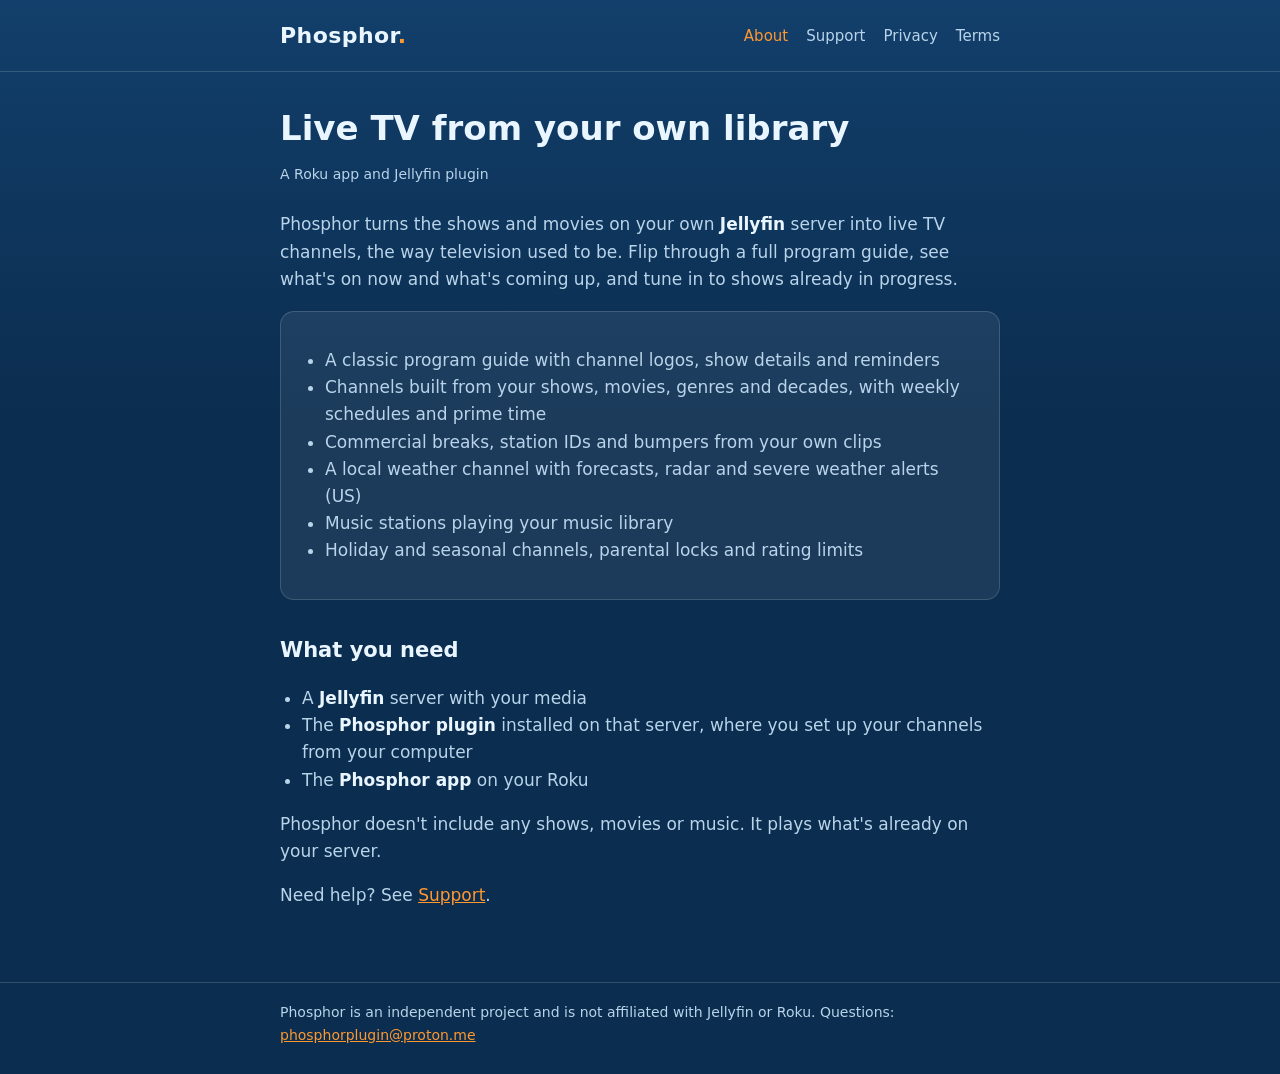
==== index.html @ 8fa18310 "Add files via upload" ====
<!doctype html>
<html lang="en"><head><meta charset="utf-8"><meta name="viewport" content="width=device-width,initial-scale=1">
<title>Phosphor</title><style>
:root{--bg:#0b2d4f;--bg2:#123f6b;--ink:#eaf6ff;--soft:#b9d4ea;--tan:#ff982e;--card:rgba(255,255,255,.07);--line:rgba(234,246,255,.16)}
*{box-sizing:border-box}html{-webkit-text-size-adjust:100%}
body{margin:0;font:17px/1.6 "Segoe UI","Open Sans",system-ui,-apple-system,sans-serif;color:var(--ink);background:linear-gradient(180deg,var(--bg2),var(--bg) 420px) fixed;background-color:var(--bg);min-height:100vh}
header{border-bottom:1px solid var(--line)}
.wrap{max-width:760px;margin:0 auto;padding:0 20px}
header .wrap{display:flex;align-items:center;gap:20px;flex-wrap:wrap;padding-top:18px;padding-bottom:18px}
.brand{font-weight:700;font-size:22px;letter-spacing:.02em;color:var(--ink);text-decoration:none;margin-right:auto}
.brand b{color:var(--tan)}
nav{display:flex;gap:18px;flex-wrap:wrap}nav a{color:var(--soft);text-decoration:none;font-size:15px}
nav a:hover,nav a[aria-current]{color:var(--tan)}
main{padding:36px 0 56px}
h1{font-size:34px;line-height:1.2;margin:0 0 6px;font-weight:600}
h2{font-size:21px;margin:34px 0 8px;font-weight:600}
p,li{color:var(--soft)}strong{color:var(--ink)}
a{color:var(--tan)}
.meta{color:var(--soft);font-size:14px;margin-bottom:26px}
.card{background:var(--card);border:1px solid var(--line);border-radius:14px;padding:18px 22px;margin:18px 0}
ul{padding-left:22px}
footer{border-top:1px solid var(--line);color:var(--soft);font-size:14px}
footer .wrap{padding-top:18px;padding-bottom:28px}
</style></head>
<body><header><div class="wrap"><a class="brand" href="./">Phosphor<b>.</b></a><nav><a href="./" aria-current=page>About</a><a href="support.html">Support</a><a href="privacy.html">Privacy</a><a href="terms.html">Terms</a></nav></div></header>
<main><div class="wrap">
<h1>Live TV from your own library</h1>
<p class="meta">A Roku app and Jellyfin plugin</p>
<p>Phosphor turns the shows and movies on your own <strong>Jellyfin</strong> server into live TV channels, the way television used to be. Flip through a full program guide, see what's on now and what's coming up, and tune in to shows already in progress.</p>
<div class="card"><ul>
<li>A classic program guide with channel logos, show details and reminders</li>
<li>Channels built from your shows, movies, genres and decades, with weekly schedules and prime time</li>
<li>Commercial breaks, station IDs and bumpers from your own clips</li>
<li>A local weather channel with forecasts, radar and severe weather alerts (US)</li>
<li>Music stations playing your music library</li>
<li>Holiday and seasonal channels, parental locks and rating limits</li>
</ul></div>
<h2>What you need</h2>
<ul>
<li>A <strong>Jellyfin</strong> server with your media</li>
<li>The <strong>Phosphor plugin</strong> installed on that server, where you set up your channels from your computer</li>
<li>The <strong>Phosphor app</strong> on your Roku</li>
</ul>
<p>Phosphor doesn't include any shows, movies or music. It plays what's already on your server.</p>
<p>Need help? See <a href="support.html">Support</a>.</p>
</div></main>
<footer><div class="wrap">Phosphor is an independent project and is not affiliated with Jellyfin or Roku. Questions: <a href="mailto:phosphorplugin@proton.me">phosphorplugin@proton.me</a></div></footer>
</body></html>
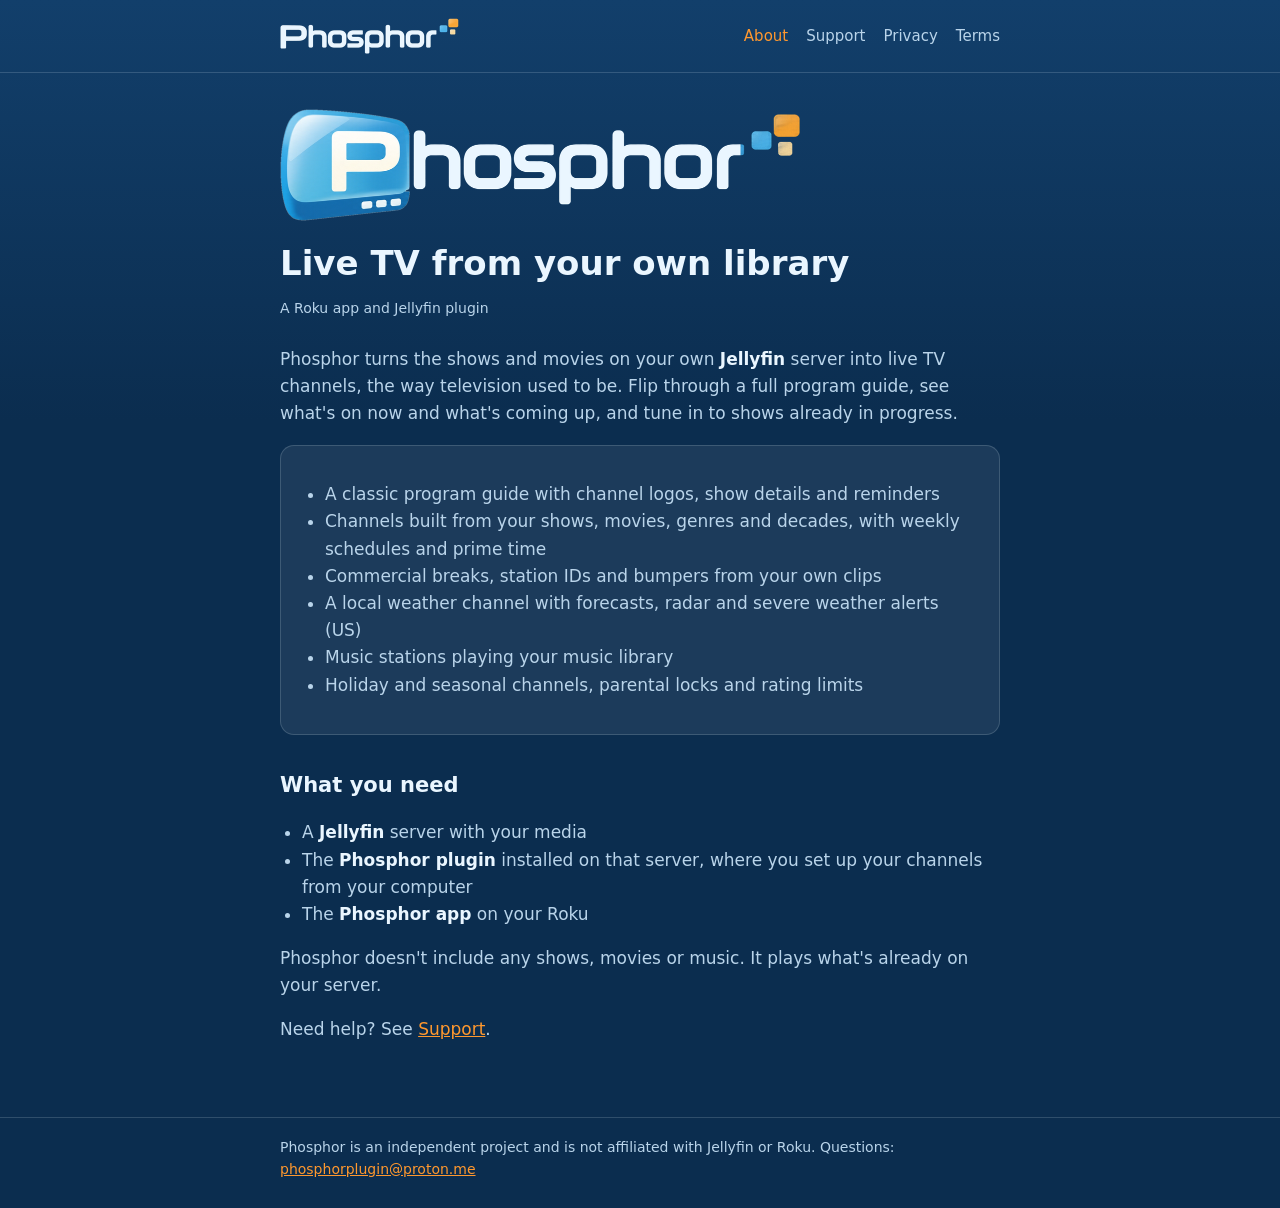
==== commit 6515d62f: "Add files via upload" ====
--- a/index.html
+++ b/index.html
@@ -1,14 +1,14 @@
 <!doctype html>
 <html lang="en"><head><meta charset="utf-8"><meta name="viewport" content="width=device-width,initial-scale=1">
-<title>Phosphor</title><style>
+<link rel="icon" href="favicon.png"><title>Phosphor</title><style>
 :root{--bg:#0b2d4f;--bg2:#123f6b;--ink:#eaf6ff;--soft:#b9d4ea;--tan:#ff982e;--card:rgba(255,255,255,.07);--line:rgba(234,246,255,.16)}
 *{box-sizing:border-box}html{-webkit-text-size-adjust:100%}
 body{margin:0;font:17px/1.6 "Segoe UI","Open Sans",system-ui,-apple-system,sans-serif;color:var(--ink);background:linear-gradient(180deg,var(--bg2),var(--bg) 420px) fixed;background-color:var(--bg);min-height:100vh}
 header{border-bottom:1px solid var(--line)}
 .wrap{max-width:760px;margin:0 auto;padding:0 20px}
 header .wrap{display:flex;align-items:center;gap:20px;flex-wrap:wrap;padding-top:18px;padding-bottom:18px}
-.brand{font-weight:700;font-size:22px;letter-spacing:.02em;color:var(--ink);text-decoration:none;margin-right:auto}
-.brand b{color:var(--tan)}
+.brand{margin-right:auto;display:flex}.brand img{height:36px;width:auto;display:block}
+.hero{display:block;width:100%;max-width:520px;height:auto;margin:0 0 22px}
 nav{display:flex;gap:18px;flex-wrap:wrap}nav a{color:var(--soft);text-decoration:none;font-size:15px}
 nav a:hover,nav a[aria-current]{color:var(--tan)}
 main{padding:36px 0 56px}
@@ -22,8 +22,9 @@
 footer{border-top:1px solid var(--line);color:var(--soft);font-size:14px}
 footer .wrap{padding-top:18px;padding-bottom:28px}
 </style></head>
-<body><header><div class="wrap"><a class="brand" href="./">Phosphor<b>.</b></a><nav><a href="./" aria-current=page>About</a><a href="support.html">Support</a><a href="privacy.html">Privacy</a><a href="terms.html">Terms</a></nav></div></header>
+<body><header><div class="wrap"><a class="brand" href="./"><img src="logo.png" alt="Phosphor" height="36"></a><nav><a href="./" aria-current=page>About</a><a href="support.html">Support</a><a href="privacy.html">Privacy</a><a href="terms.html">Terms</a></nav></div></header>
 <main><div class="wrap">
+<img class="hero" src="logo_tv.png" alt="Phosphor">
 <h1>Live TV from your own library</h1>
 <p class="meta">A Roku app and Jellyfin plugin</p>
 <p>Phosphor turns the shows and movies on your own <strong>Jellyfin</strong> server into live TV channels, the way television used to be. Flip through a full program guide, see what's on now and what's coming up, and tune in to shows already in progress.</p>
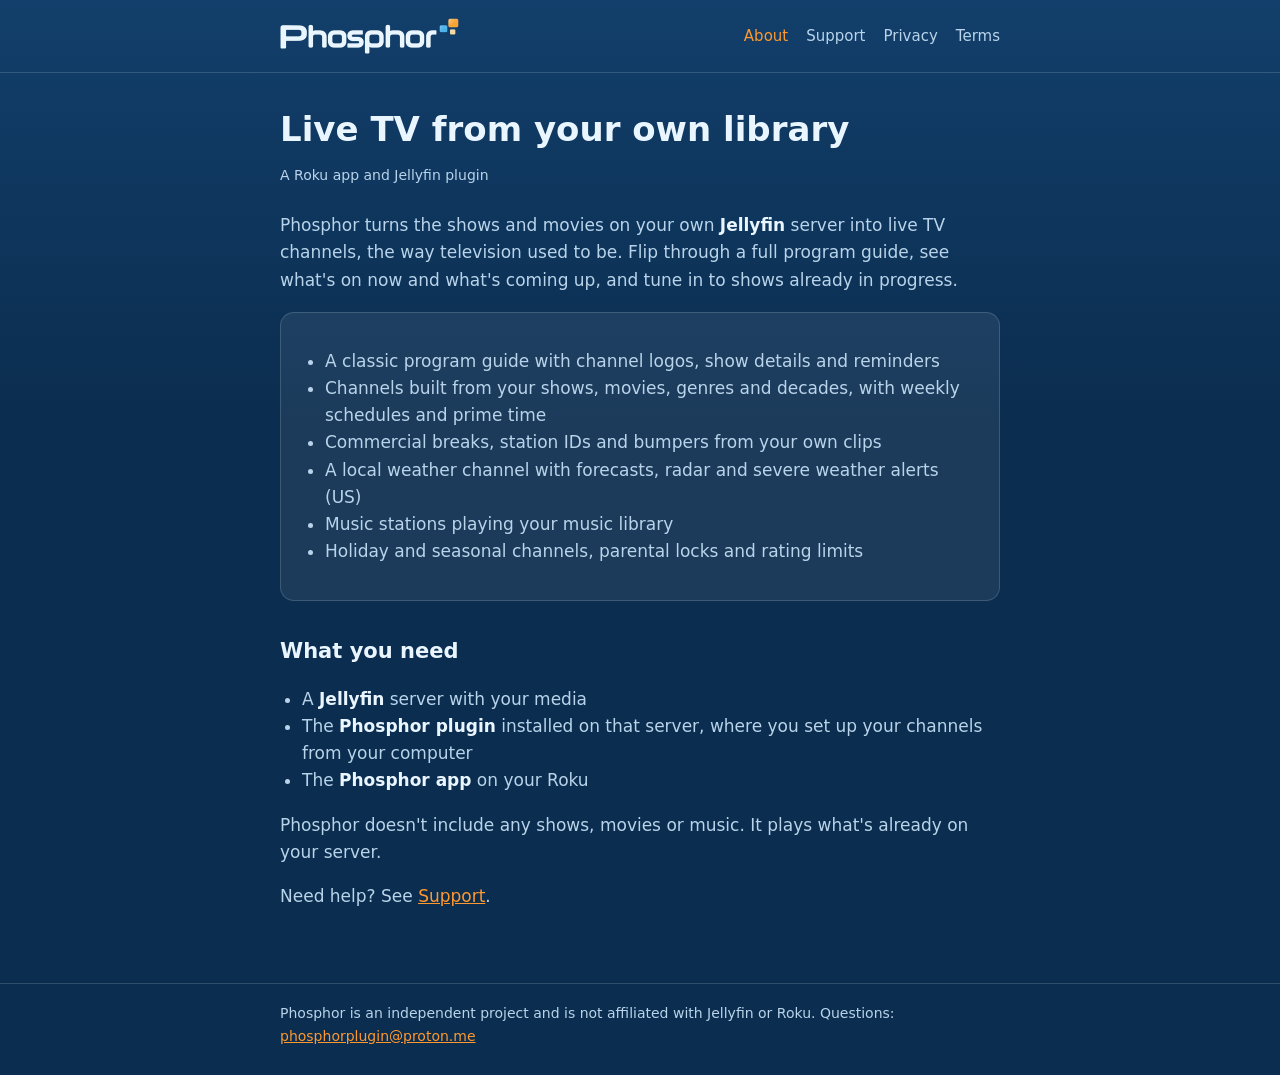
==== commit 1c090ba7: "Add files via upload" ====
--- a/index.html
+++ b/index.html
@@ -24,7 +24,6 @@
 </style></head>
 <body><header><div class="wrap"><a class="brand" href="./"><img src="logo.png" alt="Phosphor" height="36"></a><nav><a href="./" aria-current=page>About</a><a href="support.html">Support</a><a href="privacy.html">Privacy</a><a href="terms.html">Terms</a></nav></div></header>
 <main><div class="wrap">
-<img class="hero" src="logo_tv.png" alt="Phosphor">
 <h1>Live TV from your own library</h1>
 <p class="meta">A Roku app and Jellyfin plugin</p>
 <p>Phosphor turns the shows and movies on your own <strong>Jellyfin</strong> server into live TV channels, the way television used to be. Flip through a full program guide, see what's on now and what's coming up, and tune in to shows already in progress.</p>
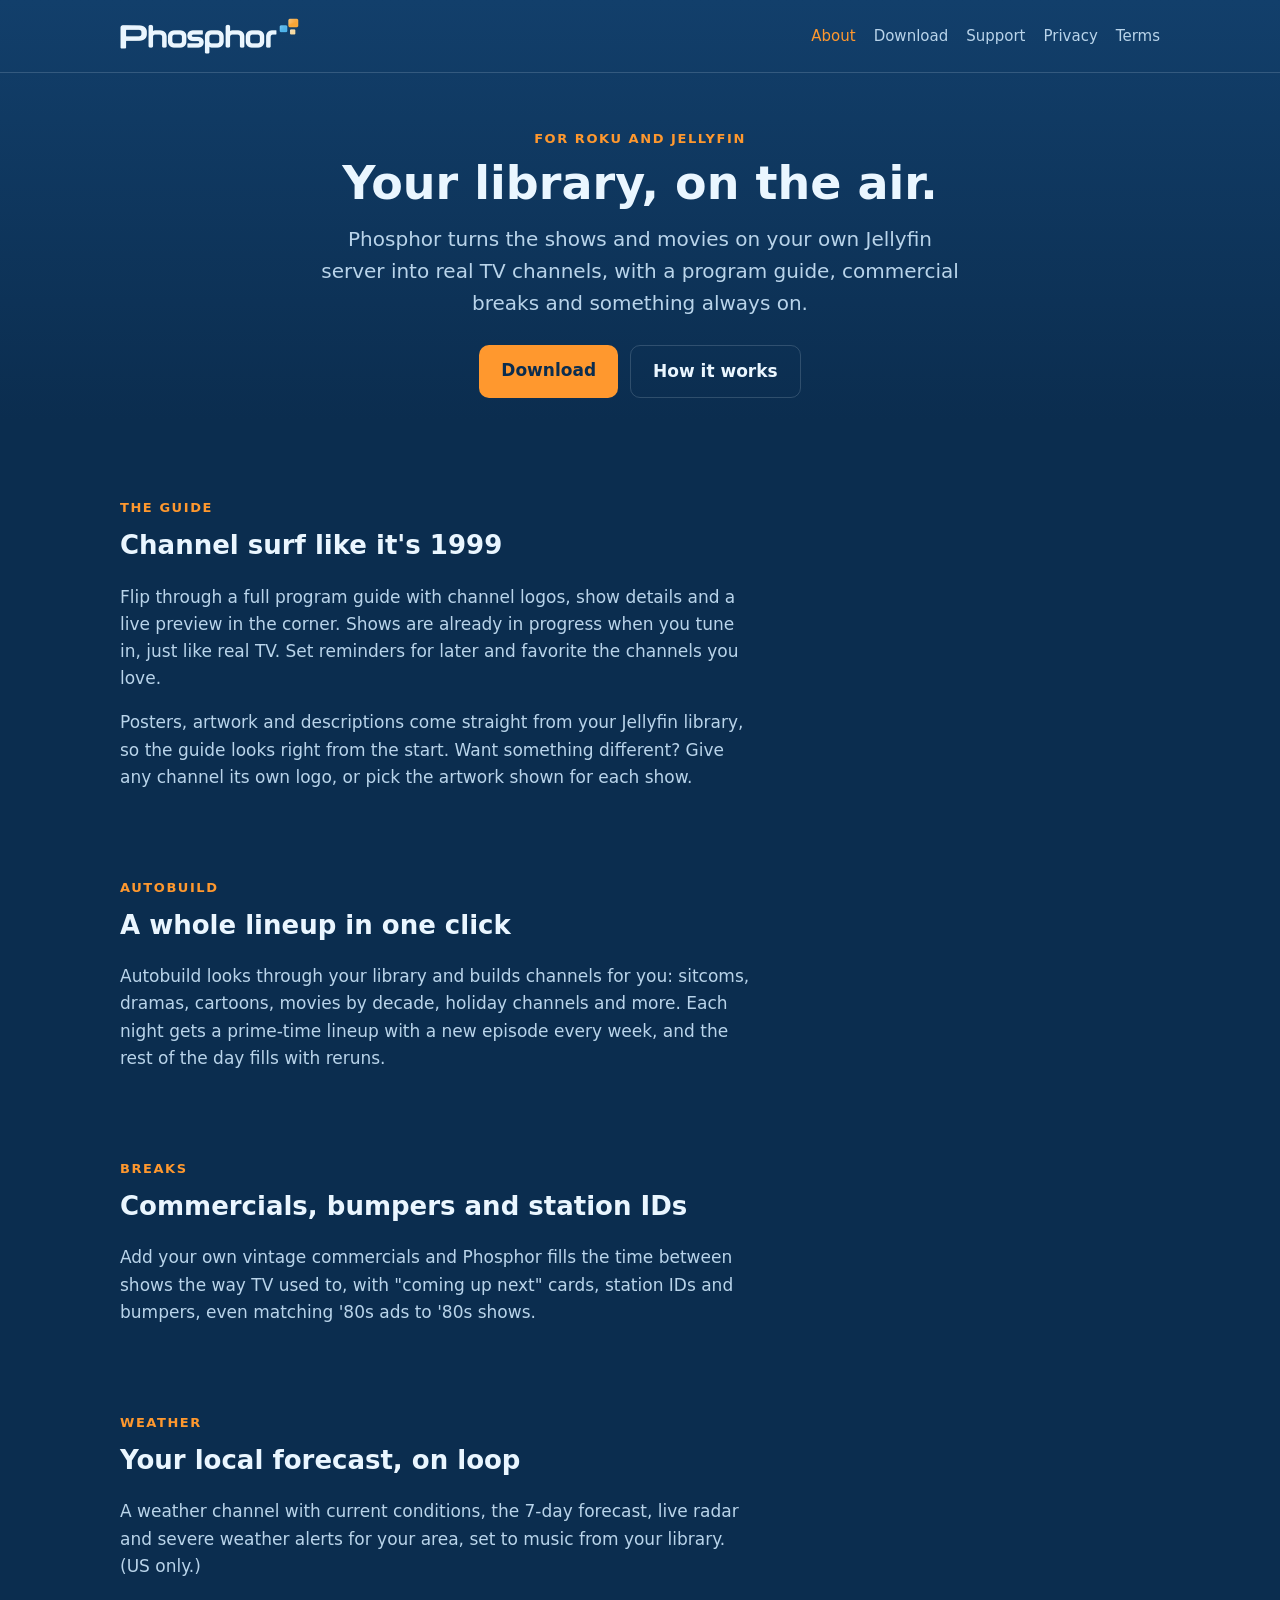
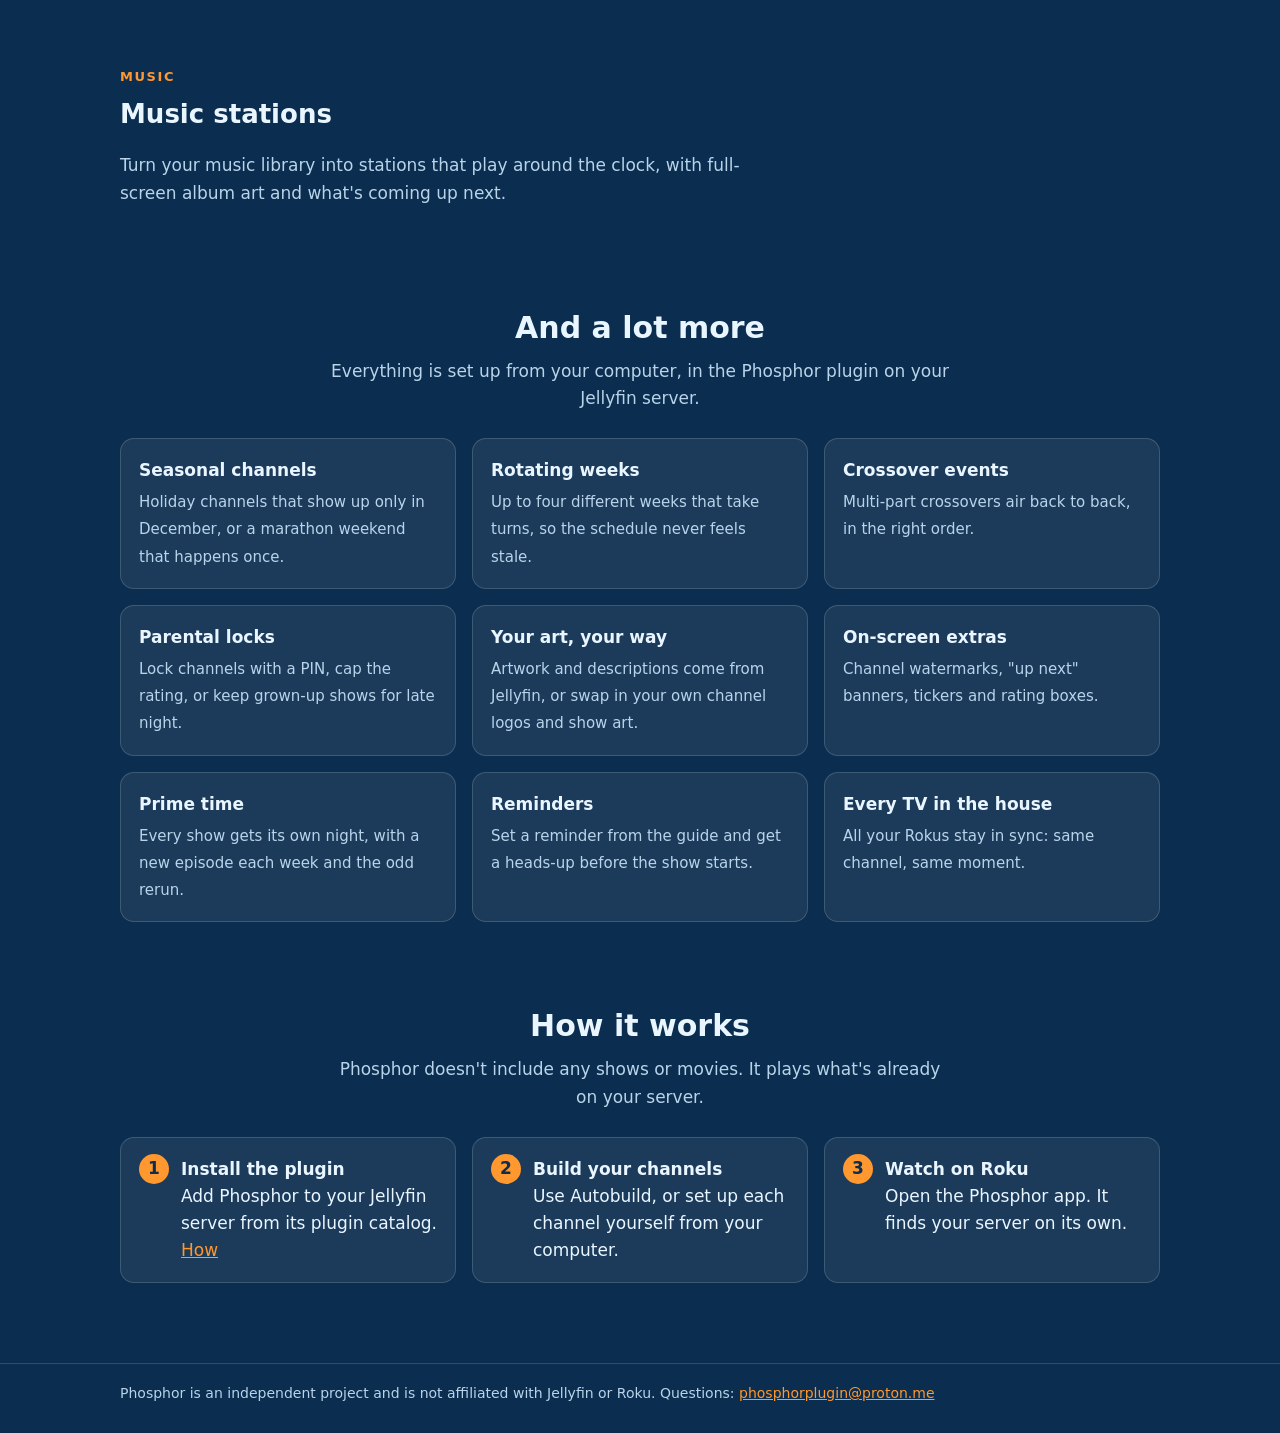
==== commit 05275f44: "Add files via upload" ====
--- a/index.html
+++ b/index.html
@@ -1,6 +1,4 @@
-<!doctype html>
-<html lang="en"><head><meta charset="utf-8"><meta name="viewport" content="width=device-width,initial-scale=1">
-<link rel="icon" href="favicon.png"><title>Phosphor</title><style>
+<!doctype html><html lang="en"><head><meta charset="utf-8"><meta name="viewport" content="width=device-width,initial-scale=1"><link rel="icon" href="favicon.png"><title>Phosphor: live TV from your Jellyfin library</title><meta name="description" content="Phosphor turns the shows and movies on your own Jellyfin server into live TV channels on Roku, with a program guide, commercial breaks, weather and music stations."><style>
 :root{--bg:#0b2d4f;--bg2:#123f6b;--ink:#eaf6ff;--soft:#b9d4ea;--tan:#ff982e;--card:rgba(255,255,255,.07);--line:rgba(234,246,255,.16)}
 *{box-sizing:border-box}html{-webkit-text-size-adjust:100%}
 body{margin:0;font:17px/1.6 "Segoe UI","Open Sans",system-ui,-apple-system,sans-serif;color:var(--ink);background:linear-gradient(180deg,var(--bg2),var(--bg) 420px) fixed;background-color:var(--bg);min-height:100vh}
@@ -21,28 +19,85 @@
 ul{padding-left:22px}
 footer{border-top:1px solid var(--line);color:var(--soft);font-size:14px}
 footer .wrap{padding-top:18px;padding-bottom:28px}
-</style></head>
-<body><header><div class="wrap"><a class="brand" href="./"><img src="logo.png" alt="Phosphor" height="36"></a><nav><a href="./" aria-current=page>About</a><a href="support.html">Support</a><a href="privacy.html">Privacy</a><a href="terms.html">Terms</a></nav></div></header>
-<main><div class="wrap">
-<h1>Live TV from your own library</h1>
-<p class="meta">A Roku app and Jellyfin plugin</p>
-<p>Phosphor turns the shows and movies on your own <strong>Jellyfin</strong> server into live TV channels, the way television used to be. Flip through a full program guide, see what's on now and what's coming up, and tune in to shows already in progress.</p>
-<div class="card"><ul>
-<li>A classic program guide with channel logos, show details and reminders</li>
-<li>Channels built from your shows, movies, genres and decades, with weekly schedules and prime time</li>
-<li>Commercial breaks, station IDs and bumpers from your own clips</li>
-<li>A local weather channel with forecasts, radar and severe weather alerts (US)</li>
-<li>Music stations playing your music library</li>
-<li>Holiday and seasonal channels, parental locks and rating limits</li>
-</ul></div>
-<h2>What you need</h2>
-<ul>
-<li>A <strong>Jellyfin</strong> server with your media</li>
-<li>The <strong>Phosphor plugin</strong> installed on that server, where you set up your channels from your computer</li>
-<li>The <strong>Phosphor app</strong> on your Roku</li>
-</ul>
-<p>Phosphor doesn't include any shows, movies or music. It plays what's already on your server.</p>
-<p>Need help? See <a href="support.html">Support</a>.</p>
+
+.wrap.wide{max-width:1080px}
+.top{padding:56px 0 30px;text-align:center}
+.top h1{font-size:46px;margin-bottom:12px}
+.top p.lead{font-size:20px;max-width:640px;margin:0 auto 26px}
+.btns{display:flex;gap:12px;justify-content:center;flex-wrap:wrap}
+.btn{display:inline-block;padding:12px 22px;border-radius:10px;font-weight:600;text-decoration:none}
+.btn.pri{background:var(--tan);color:#0b2d4f}.btn.sec{border:1px solid var(--line);color:var(--ink)}
+.shot{display:block;width:100%;height:auto;aspect-ratio:16/9;object-fit:cover;border-radius:14px;border:1px solid var(--line);background:var(--card);box-shadow:0 20px 60px rgba(0,0,0,.35)}
+.feat.solo{grid-template-columns:1fr;max-width:640px}
+.top .shot{max-width:960px;margin:40px auto 0}
+.feat{display:grid;grid-template-columns:1fr 1fr;gap:40px;align-items:center;margin:70px 0}
+.feat.flip .shot{order:2}
+.feat h2{margin-top:0;font-size:26px}
+.eyebrow{color:var(--tan);font-size:13px;letter-spacing:.12em;text-transform:uppercase;font-weight:700;margin-bottom:6px}
+.grid{display:grid;grid-template-columns:repeat(3,1fr);gap:16px;margin:20px 0 10px}
+.tile{background:var(--card);border:1px solid var(--line);border-radius:14px;padding:18px}
+.tile b{display:block;color:var(--ink);margin-bottom:4px}
+.tile span{color:var(--soft);font-size:15px}
+.steps{display:grid;grid-template-columns:repeat(3,1fr);gap:16px;counter-reset:s}
+.steps div{background:var(--card);border:1px solid var(--line);border-radius:14px;padding:18px 18px 18px 60px;position:relative}
+.steps div::before{counter-increment:s;content:counter(s);position:absolute;left:18px;top:16px;width:30px;height:30px;border-radius:50%;background:var(--tan);color:#0b2d4f;font-weight:700;display:flex;align-items:center;justify-content:center}
+.steps b{color:var(--ink);display:block}
+.sect{margin:80px 0}
+.sect>h2{font-size:30px;text-align:center;margin-bottom:6px}
+.sect>p.c{text-align:center;margin:0 auto 26px;max-width:620px}
+@media(max-width:760px){.feat,.grid,.steps{grid-template-columns:1fr}.feat.flip .shot{order:0}.top h1{font-size:34px}}
+</style></head><body>
+<header><div class="wrap wide"><a class="brand" href="./"><img src="logo.png" alt="Phosphor" height="36"></a><nav><a href="./" aria-current="page">About</a><a href="download.html">Download</a><a href="support.html">Support</a><a href="privacy.html">Privacy</a><a href="terms.html">Terms</a></nav></div></header>
+<main style="padding:0"><div class="wrap wide">
+<section class="top">
+<div class="eyebrow">For Roku and Jellyfin</div>
+<h1>Your library, on the air.</h1>
+<p class="lead">Phosphor turns the shows and movies on your own Jellyfin server into real TV channels, with a program guide, commercial breaks and something always on.</p>
+<div class="btns"><a class="btn pri" href="download.html">Download</a><a class="btn sec" href="#how">How it works</a></div>
+<img class="shot" src="shots/guide.jpg" alt="The Phosphor program guide on a TV" loading="lazy" onerror="phNoShot(this)">
+</section>
+
+<div class="feat"><img class="shot" src="shots/details.jpg" alt="The guide with a show’s details" loading="lazy" onerror="phNoShot(this)"><div>
+<div class="eyebrow">The guide</div><h2>Channel surf like it's 1999</h2>
+<p>Flip through a full program guide with channel logos, show details and a live preview in the corner. Shows are already in progress when you tune in, just like real TV. Set reminders for later and favorite the channels you love.</p>
+<p>Posters, artwork and descriptions come straight from your Jellyfin library, so the guide looks right from the start. Want something different? Give any channel its own logo, or pick the artwork shown for each show.</p></div></div>
+
+<div class="feat flip"><img class="shot" src="shots/setup.jpg" alt="Building channels in the Phosphor plugin" loading="lazy" onerror="phNoShot(this)"><div>
+<div class="eyebrow">Autobuild</div><h2>A whole lineup in one click</h2>
+<p>Autobuild looks through your library and builds channels for you: sitcoms, dramas, cartoons, movies by decade, holiday channels and more. Each night gets a prime-time lineup with a new episode every week, and the rest of the day fills with reruns.</p></div></div>
+
+<div class="feat"><img class="shot" src="shots/break.jpg" alt="A coming-up-next card during a break" loading="lazy" onerror="phNoShot(this)"><div>
+<div class="eyebrow">Breaks</div><h2>Commercials, bumpers and station IDs</h2>
+<p>Add your own vintage commercials and Phosphor fills the time between shows the way TV used to, with "coming up next" cards, station IDs and bumpers, even matching '80s ads to '80s shows.</p></div></div>
+
+<div class="feat flip"><img class="shot" src="shots/weather.jpg" alt="The Phosphor weather channel" loading="lazy" onerror="phNoShot(this)"><div>
+<div class="eyebrow">Weather</div><h2>Your local forecast, on loop</h2>
+<p>A weather channel with current conditions, the 7-day forecast, live radar and severe weather alerts for your area, set to music from your library. (US only.)</p></div></div>
+
+<div class="feat"><img class="shot" src="shots/music.jpg" alt="A Phosphor music station" loading="lazy" onerror="phNoShot(this)"><div>
+<div class="eyebrow">Music</div><h2>Music stations</h2>
+<p>Turn your music library into stations that play around the clock, with full-screen album art and what's coming up next.</p></div></div>
+
+<section class="sect"><h2>And a lot more</h2><p class="c">Everything is set up from your computer, in the Phosphor plugin on your Jellyfin server.</p>
+<div class="grid">
+<div class="tile"><b>Seasonal channels</b><span>Holiday channels that show up only in December, or a marathon weekend that happens once.</span></div>
+<div class="tile"><b>Rotating weeks</b><span>Up to four different weeks that take turns, so the schedule never feels stale.</span></div>
+<div class="tile"><b>Crossover events</b><span>Multi-part crossovers air back to back, in the right order.</span></div>
+<div class="tile"><b>Parental locks</b><span>Lock channels with a PIN, cap the rating, or keep grown-up shows for late night.</span></div>
+<div class="tile"><b>Your art, your way</b><span>Artwork and descriptions come from Jellyfin, or swap in your own channel logos and show art.</span></div>
+<div class="tile"><b>On-screen extras</b><span>Channel watermarks, "up next" banners, tickers and rating boxes.</span></div>
+<div class="tile"><b>Prime time</b><span>Every show gets its own night, with a new episode each week and the odd rerun.</span></div>
+<div class="tile"><b>Reminders</b><span>Set a reminder from the guide and get a heads-up before the show starts.</span></div>
+<div class="tile"><b>Every TV in the house</b><span>All your Rokus stay in sync: same channel, same moment.</span></div>
+</div></section>
+
+<section class="sect" id="how"><h2>How it works</h2><p class="c">Phosphor doesn't include any shows or movies. It plays what's already on your server.</p>
+<div class="steps">
+<div><b>Install the plugin</b>Add Phosphor to your Jellyfin server from its plugin catalog. <a href="download.html">How</a></div>
+<div><b>Build your channels</b>Use Autobuild, or set up each channel yourself from your computer.</div>
+<div><b>Watch on Roku</b>Open the Phosphor app. It finds your server on its own.</div>
+</div></section>
 </div></main>
-<footer><div class="wrap">Phosphor is an independent project and is not affiliated with Jellyfin or Roku. Questions: <a href="mailto:phosphorplugin@proton.me">phosphorplugin@proton.me</a></div></footer>
+<footer><div class="wrap wide">Phosphor is an independent project and is not affiliated with Jellyfin or Roku. Questions: <a href="mailto:phosphorplugin@proton.me">phosphorplugin@proton.me</a></div></footer>
+<script>function phNoShot(i){var f=i.closest(".feat");if(f){f.classList.add("solo");}i.remove();}</script>
 </body></html>
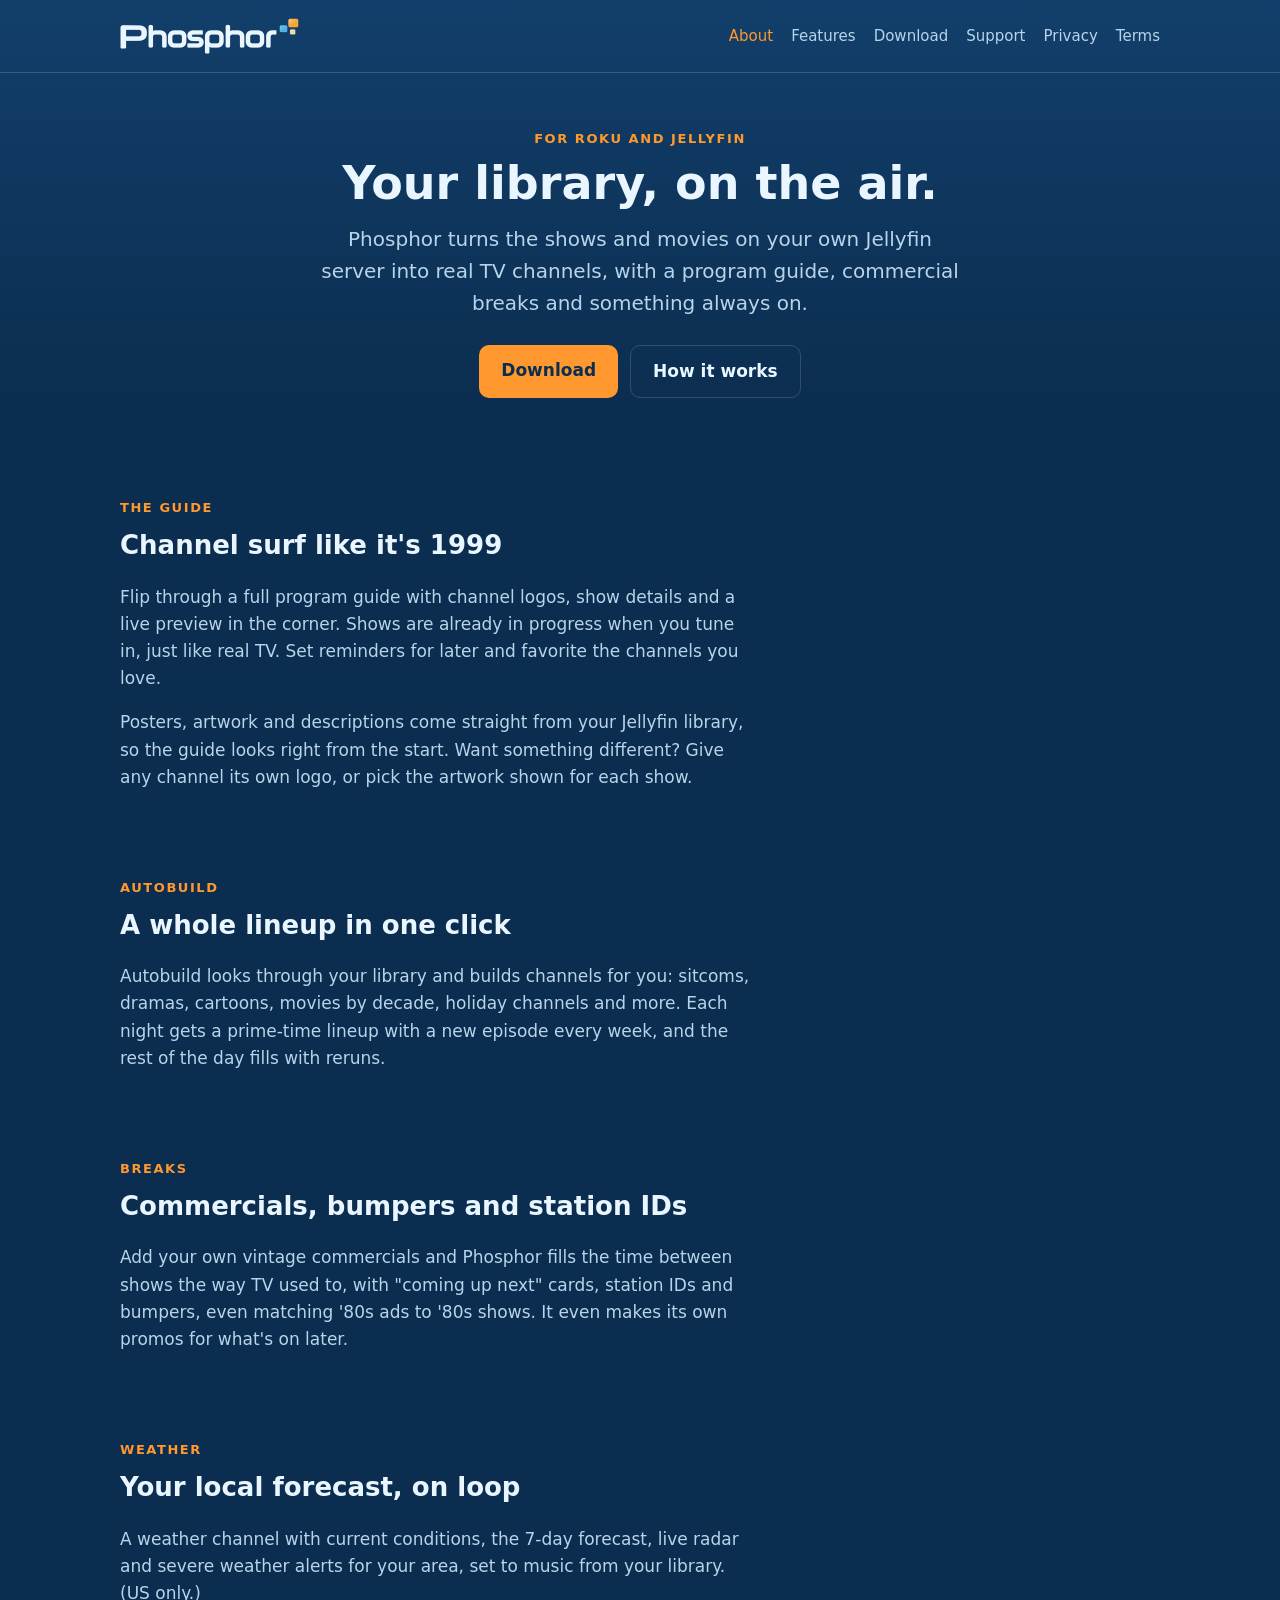
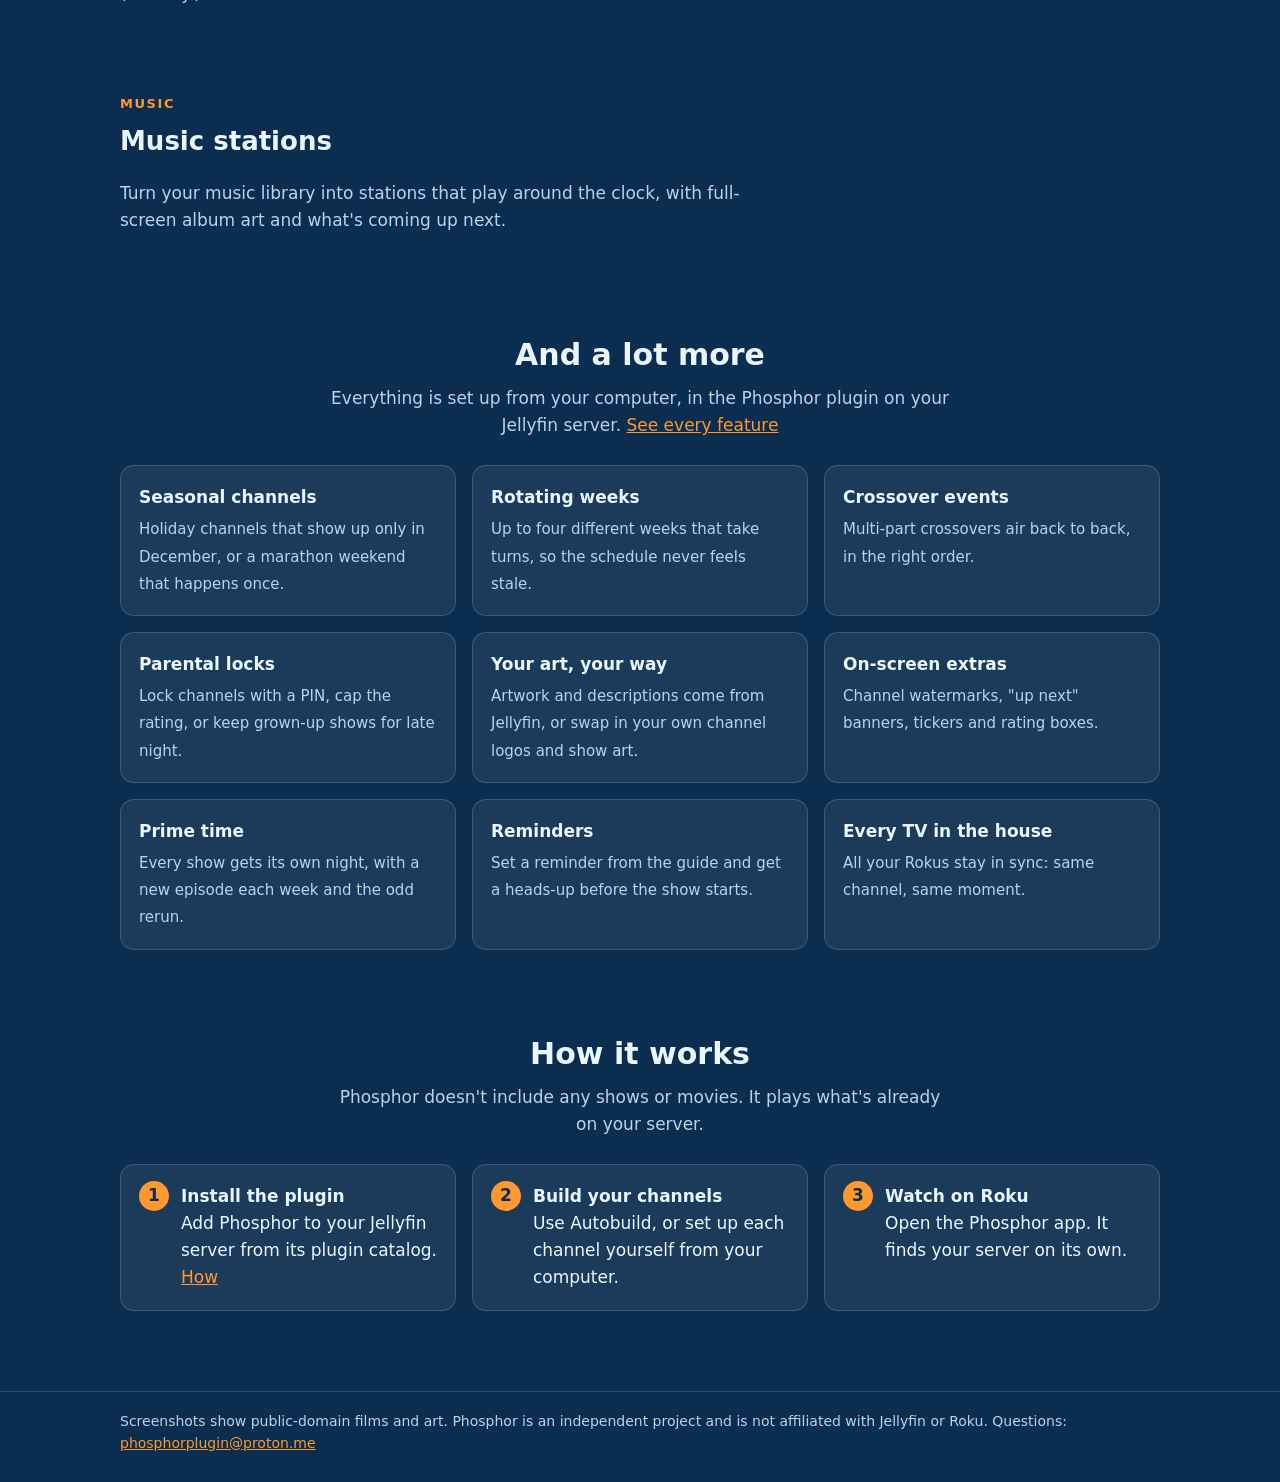
==== commit 65195457: "Add files via upload" ====
--- a/index.html
+++ b/index.html
@@ -47,7 +47,7 @@
 .sect>p.c{text-align:center;margin:0 auto 26px;max-width:620px}
 @media(max-width:760px){.feat,.grid,.steps{grid-template-columns:1fr}.feat.flip .shot{order:0}.top h1{font-size:34px}}
 </style></head><body>
-<header><div class="wrap wide"><a class="brand" href="./"><img src="logo.png" alt="Phosphor" height="36"></a><nav><a href="./" aria-current="page">About</a><a href="download.html">Download</a><a href="support.html">Support</a><a href="privacy.html">Privacy</a><a href="terms.html">Terms</a></nav></div></header>
+<header><div class="wrap wide"><a class="brand" href="./"><img src="logo.png" alt="Phosphor" height="36"></a><nav><a href="./" aria-current="page">About</a><a href="features.html">Features</a><a href="download.html">Download</a><a href="support.html">Support</a><a href="privacy.html">Privacy</a><a href="terms.html">Terms</a></nav></div></header>
 <main style="padding:0"><div class="wrap wide">
 <section class="top">
 <div class="eyebrow">For Roku and Jellyfin</div>
@@ -62,13 +62,13 @@
 <p>Flip through a full program guide with channel logos, show details and a live preview in the corner. Shows are already in progress when you tune in, just like real TV. Set reminders for later and favorite the channels you love.</p>
 <p>Posters, artwork and descriptions come straight from your Jellyfin library, so the guide looks right from the start. Want something different? Give any channel its own logo, or pick the artwork shown for each show.</p></div></div>
 
-<div class="feat flip"><img class="shot" src="shots/setup.jpg" alt="Building channels in the Phosphor plugin" loading="lazy" onerror="phNoShot(this)"><div>
+<div class="feat flip"><img class="shot" src="shots/setup-promos.jpg" alt="Setting up a channel in the Phosphor plugin" style="aspect-ratio:auto" loading="lazy" onerror="phNoShot(this)"><div>
 <div class="eyebrow">Autobuild</div><h2>A whole lineup in one click</h2>
 <p>Autobuild looks through your library and builds channels for you: sitcoms, dramas, cartoons, movies by decade, holiday channels and more. Each night gets a prime-time lineup with a new episode every week, and the rest of the day fills with reruns.</p></div></div>
 
-<div class="feat"><img class="shot" src="shots/break.jpg" alt="A coming-up-next card during a break" loading="lazy" onerror="phNoShot(this)"><div>
+<div class="feat"><img class="shot" src="shots/promo-pair.jpg" alt="A double feature promo during a break" loading="lazy" onerror="phNoShot(this)"><div>
 <div class="eyebrow">Breaks</div><h2>Commercials, bumpers and station IDs</h2>
-<p>Add your own vintage commercials and Phosphor fills the time between shows the way TV used to, with "coming up next" cards, station IDs and bumpers, even matching '80s ads to '80s shows.</p></div></div>
+<p>Add your own vintage commercials and Phosphor fills the time between shows the way TV used to, with "coming up next" cards, station IDs and bumpers, even matching '80s ads to '80s shows. It even makes its own promos for what's on later.</p></div></div>
 
 <div class="feat flip"><img class="shot" src="shots/weather.jpg" alt="The Phosphor weather channel" loading="lazy" onerror="phNoShot(this)"><div>
 <div class="eyebrow">Weather</div><h2>Your local forecast, on loop</h2>
@@ -78,7 +78,7 @@
 <div class="eyebrow">Music</div><h2>Music stations</h2>
 <p>Turn your music library into stations that play around the clock, with full-screen album art and what's coming up next.</p></div></div>
 
-<section class="sect"><h2>And a lot more</h2><p class="c">Everything is set up from your computer, in the Phosphor plugin on your Jellyfin server.</p>
+<section class="sect"><h2>And a lot more</h2><p class="c">Everything is set up from your computer, in the Phosphor plugin on your Jellyfin server. <a href="features.html">See every feature</a></p>
 <div class="grid">
 <div class="tile"><b>Seasonal channels</b><span>Holiday channels that show up only in December, or a marathon weekend that happens once.</span></div>
 <div class="tile"><b>Rotating weeks</b><span>Up to four different weeks that take turns, so the schedule never feels stale.</span></div>
@@ -98,6 +98,6 @@
 <div><b>Watch on Roku</b>Open the Phosphor app. It finds your server on its own.</div>
 </div></section>
 </div></main>
-<footer><div class="wrap wide">Phosphor is an independent project and is not affiliated with Jellyfin or Roku. Questions: <a href="mailto:phosphorplugin@proton.me">phosphorplugin@proton.me</a></div></footer>
+<footer><div class="wrap wide">Screenshots show public-domain films and art. Phosphor is an independent project and is not affiliated with Jellyfin or Roku. Questions: <a href="mailto:phosphorplugin@proton.me">phosphorplugin@proton.me</a></div></footer>
 <script>function phNoShot(i){var f=i.closest(".feat");if(f){f.classList.add("solo");}i.remove();}</script>
 </body></html>
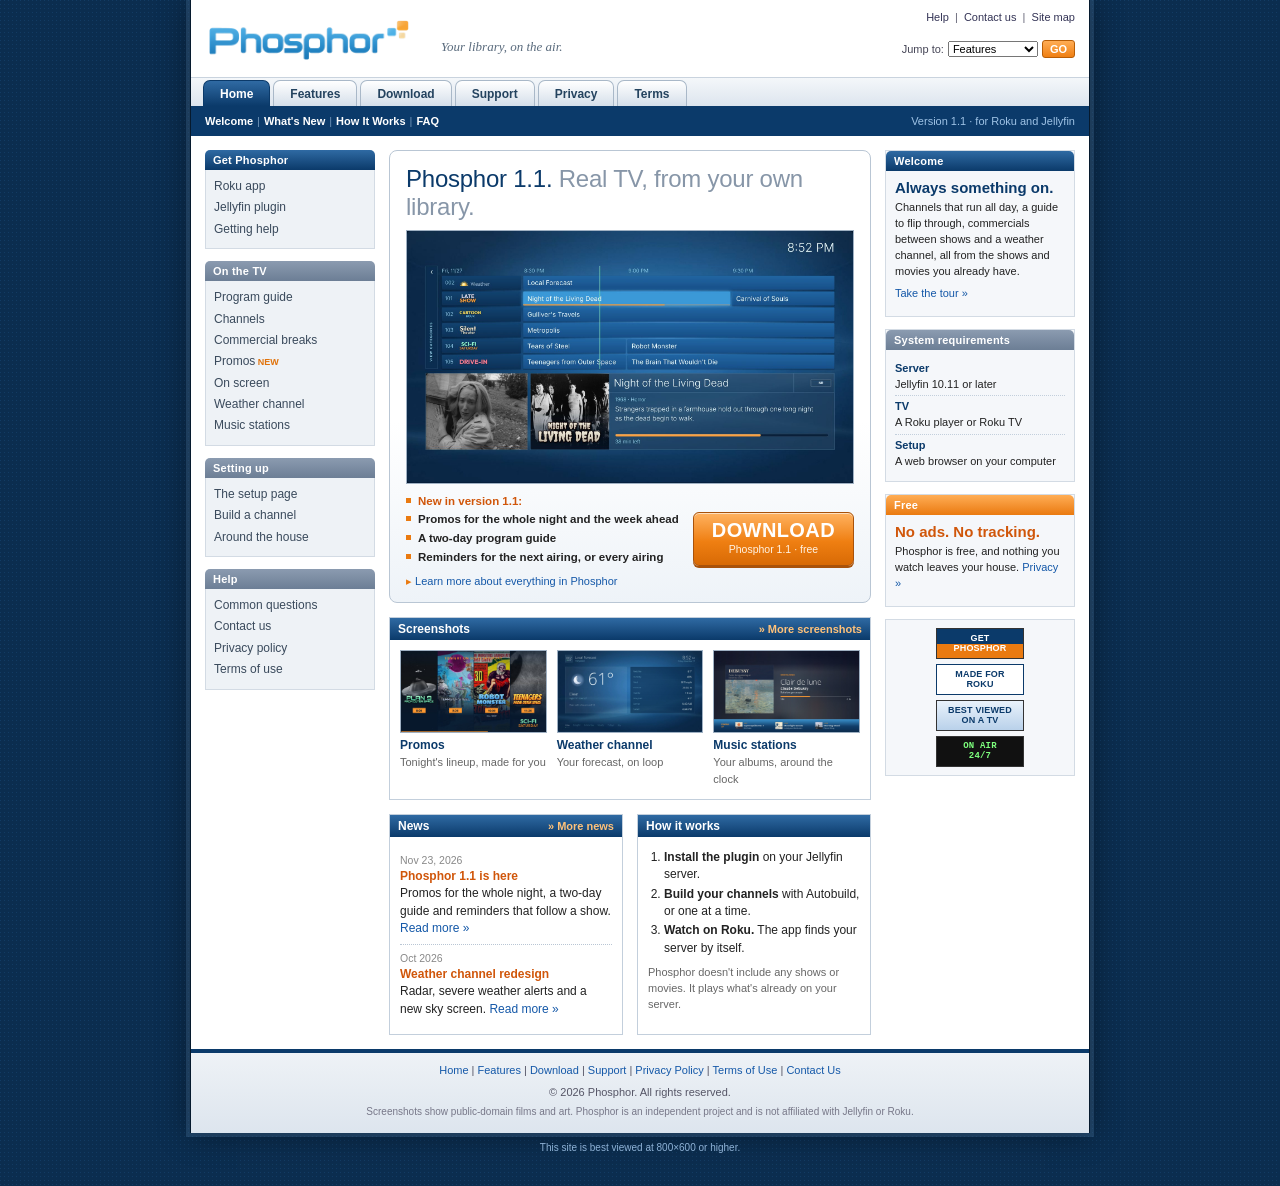
==== commit c882013d: "Add files via upload site design" ====
--- a/index.html
+++ b/index.html
@@ -1,103 +1,74 @@
-<!doctype html><html lang="en"><head><meta charset="utf-8"><meta name="viewport" content="width=device-width,initial-scale=1"><link rel="icon" href="favicon.png"><title>Phosphor: live TV from your Jellyfin library</title><meta name="description" content="Phosphor turns the shows and movies on your own Jellyfin server into live TV channels on Roku, with a program guide, commercial breaks, weather and music stations."><style>
-:root{--bg:#0b2d4f;--bg2:#123f6b;--ink:#eaf6ff;--soft:#b9d4ea;--tan:#ff982e;--card:rgba(255,255,255,.07);--line:rgba(234,246,255,.16)}
-*{box-sizing:border-box}html{-webkit-text-size-adjust:100%}
-body{margin:0;font:17px/1.6 "Segoe UI","Open Sans",system-ui,-apple-system,sans-serif;color:var(--ink);background:linear-gradient(180deg,var(--bg2),var(--bg) 420px) fixed;background-color:var(--bg);min-height:100vh}
-header{border-bottom:1px solid var(--line)}
-.wrap{max-width:760px;margin:0 auto;padding:0 20px}
-header .wrap{display:flex;align-items:center;gap:20px;flex-wrap:wrap;padding-top:18px;padding-bottom:18px}
-.brand{margin-right:auto;display:flex}.brand img{height:36px;width:auto;display:block}
-.hero{display:block;width:100%;max-width:520px;height:auto;margin:0 0 22px}
-nav{display:flex;gap:18px;flex-wrap:wrap}nav a{color:var(--soft);text-decoration:none;font-size:15px}
-nav a:hover,nav a[aria-current]{color:var(--tan)}
-main{padding:36px 0 56px}
-h1{font-size:34px;line-height:1.2;margin:0 0 6px;font-weight:600}
-h2{font-size:21px;margin:34px 0 8px;font-weight:600}
-p,li{color:var(--soft)}strong{color:var(--ink)}
-a{color:var(--tan)}
-.meta{color:var(--soft);font-size:14px;margin-bottom:26px}
-.card{background:var(--card);border:1px solid var(--line);border-radius:14px;padding:18px 22px;margin:18px 0}
-ul{padding-left:22px}
-footer{border-top:1px solid var(--line);color:var(--soft);font-size:14px}
-footer .wrap{padding-top:18px;padding-bottom:28px}
+<!doctype html><html lang="en"><head><meta charset="utf-8"><meta name="viewport" content="width=device-width,initial-scale=1"><link rel="icon" href="favicon.png"><title>Phosphor: live TV from your Jellyfin library</title><meta name="description" content="Phosphor turns the shows and movies on your own Jellyfin server into live TV channels on Roku, with a program guide, commercial breaks, weather and music stations."><link rel="stylesheet" href="style.css"></head><body>
+<div class="page">
+  <div class="mast">
+    <a href="./"><img src="logo_web.png" alt="Phosphor"></a>
+    <span class="tag">Your library, on the air.</span>
+    <div class="util"><a href="support.html">Help</a> &nbsp;|&nbsp; <a href="mailto:phosphorplugin@proton.me">Contact us</a> &nbsp;|&nbsp; <a href="features.html">Site map</a></div>
+    <div class="jumpto"><label for="jumpsel">Jump to:</label><select id="jumpsel"><option value="features.html">Features</option><option value="download.html">Download</option><option value="support.html">Support</option><option value="privacy.html">Privacy policy</option><option value="terms.html">Terms of use</option></select><button class="go" type="button" onclick="location.href=document.getElementById('jumpsel').value">GO</button></div>
+  </div>
+  <div class="tabs"><a class="on" href="./">Home</a><a href="features.html">Features</a><a href="download.html">Download</a><a href="support.html">Support</a><a href="privacy.html">Privacy</a><a href="terms.html">Terms</a></div>
+  <div class="sub"><a href="./">Welcome</a><span>|</span><a href="./#news">What's New</a><span>|</span><a href="./#how">How It Works</a><span>|</span><a href="support.html">FAQ</a><span class="date">Version 1.1 &middot; for Roku and Jellyfin</span></div>
+  <div class="cols">
+    <div>
+      <div class="navbox"><div class="hd navy">Get Phosphor</div><ul><li><a href="download.html#roku">Roku app</a></li><li><a href="download.html#plugin">Jellyfin plugin</a></li><li><a href="support.html">Getting help</a></li></ul></div>
+      <div class="navbox"><div class="hd">On the TV</div><ul><li><a href="features.html#guide">Program guide</a></li><li><a href="features.html#channels">Channels</a></li><li><a href="features.html#breaks">Commercial breaks</a></li><li class="new"><a href="features.html#promos">Promos</a></li><li><a href="features.html#onscreen">On screen</a></li><li><a href="features.html#weather">Weather channel</a></li><li><a href="features.html#music">Music stations</a></li></ul></div>
+      <div class="navbox"><div class="hd">Setting up</div><ul><li><a href="features.html#setup">The setup page</a></li><li><a href="features.html#build">Build a channel</a></li><li><a href="features.html#home">Around the house</a></li></ul></div>
+      <div class="navbox"><div class="hd">Help</div><ul><li><a href="support.html">Common questions</a></li><li><a href="mailto:phosphorplugin@proton.me">Contact us</a></li><li><a href="privacy.html">Privacy policy</a></li><li><a href="terms.html">Terms of use</a></li></ul></div>
+    </div>
+    <div>
+      <div class="feature">
+        <h1>Phosphor 1.1. <span>Real TV, from your own library.</span></h1>
+        <img class="shot" src="shots/guide.jpg" alt="The Phosphor program guide on a TV">
+        <div class="row">
+          <ul class="bul">
+            <li class="red">New in version 1.1:</li>
+            <li>Promos for the whole night and the week ahead</li>
+            <li>A two-day program guide</li>
+            <li>Reminders for the next airing, or every airing</li>
+          </ul>
+          <a class="dl" href="download.html"><b>DOWNLOAD</b><small>Phosphor 1.1 &middot; free</small></a>
+        </div>
+        <div class="more"><a href="features.html">Learn more about everything in Phosphor</a></div>
+      </div>
 
-.wrap.wide{max-width:1080px}
-.top{padding:56px 0 30px;text-align:center}
-.top h1{font-size:46px;margin-bottom:12px}
-.top p.lead{font-size:20px;max-width:640px;margin:0 auto 26px}
-.btns{display:flex;gap:12px;justify-content:center;flex-wrap:wrap}
-.btn{display:inline-block;padding:12px 22px;border-radius:10px;font-weight:600;text-decoration:none}
-.btn.pri{background:var(--tan);color:#0b2d4f}.btn.sec{border:1px solid var(--line);color:var(--ink)}
-.shot{display:block;width:100%;height:auto;aspect-ratio:16/9;object-fit:cover;border-radius:14px;border:1px solid var(--line);background:var(--card);box-shadow:0 20px 60px rgba(0,0,0,.35)}
-.feat.solo{grid-template-columns:1fr;max-width:640px}
-.top .shot{max-width:960px;margin:40px auto 0}
-.feat{display:grid;grid-template-columns:1fr 1fr;gap:40px;align-items:center;margin:70px 0}
-.feat.flip .shot{order:2}
-.feat h2{margin-top:0;font-size:26px}
-.eyebrow{color:var(--tan);font-size:13px;letter-spacing:.12em;text-transform:uppercase;font-weight:700;margin-bottom:6px}
-.grid{display:grid;grid-template-columns:repeat(3,1fr);gap:16px;margin:20px 0 10px}
-.tile{background:var(--card);border:1px solid var(--line);border-radius:14px;padding:18px}
-.tile b{display:block;color:var(--ink);margin-bottom:4px}
-.tile span{color:var(--soft);font-size:15px}
-.steps{display:grid;grid-template-columns:repeat(3,1fr);gap:16px;counter-reset:s}
-.steps div{background:var(--card);border:1px solid var(--line);border-radius:14px;padding:18px 18px 18px 60px;position:relative}
-.steps div::before{counter-increment:s;content:counter(s);position:absolute;left:18px;top:16px;width:30px;height:30px;border-radius:50%;background:var(--tan);color:#0b2d4f;font-weight:700;display:flex;align-items:center;justify-content:center}
-.steps b{color:var(--ink);display:block}
-.sect{margin:80px 0}
-.sect>h2{font-size:30px;text-align:center;margin-bottom:6px}
-.sect>p.c{text-align:center;margin:0 auto 26px;max-width:620px}
-@media(max-width:760px){.feat,.grid,.steps{grid-template-columns:1fr}.feat.flip .shot{order:0}.top h1{font-size:34px}}
-</style></head><body>
-<header><div class="wrap wide"><a class="brand" href="./"><img src="logo.png" alt="Phosphor" height="36"></a><nav><a href="./" aria-current="page">About</a><a href="features.html">Features</a><a href="download.html">Download</a><a href="support.html">Support</a><a href="privacy.html">Privacy</a><a href="terms.html">Terms</a></nav></div></header>
-<main style="padding:0"><div class="wrap wide">
-<section class="top">
-<div class="eyebrow">For Roku and Jellyfin</div>
-<h1>Your library, on the air.</h1>
-<p class="lead">Phosphor turns the shows and movies on your own Jellyfin server into real TV channels, with a program guide, commercial breaks and something always on.</p>
-<div class="btns"><a class="btn pri" href="download.html">Download</a><a class="btn sec" href="#how">How it works</a></div>
-<img class="shot" src="shots/guide.jpg" alt="The Phosphor program guide on a TV" loading="lazy" onerror="phNoShot(this)">
-</section>
+      <div class="sec"><div class="bar">Screenshots <a href="features.html">More screenshots</a></div><div class="in thumbs">
+        <div><img src="shots/promo-night.jpg" alt=""><b>Promos</b><span>Tonight's lineup, made for you</span></div>
+        <div><img src="shots/weather.jpg" alt=""><b>Weather channel</b><span>Your forecast, on loop</span></div>
+        <div><img src="shots/music.jpg" alt=""><b>Music stations</b><span>Your albums, around the clock</span></div>
+      </div></div>
 
-<div class="feat"><img class="shot" src="shots/details.jpg" alt="The guide with a show’s details" loading="lazy" onerror="phNoShot(this)"><div>
-<div class="eyebrow">The guide</div><h2>Channel surf like it's 1999</h2>
-<p>Flip through a full program guide with channel logos, show details and a live preview in the corner. Shows are already in progress when you tune in, just like real TV. Set reminders for later and favorite the channels you love.</p>
-<p>Posters, artwork and descriptions come straight from your Jellyfin library, so the guide looks right from the start. Want something different? Give any channel its own logo, or pick the artwork shown for each show.</p></div></div>
-
-<div class="feat flip"><img class="shot" src="shots/setup-promos.jpg" alt="Setting up a channel in the Phosphor plugin" style="aspect-ratio:auto" loading="lazy" onerror="phNoShot(this)"><div>
-<div class="eyebrow">Autobuild</div><h2>A whole lineup in one click</h2>
-<p>Autobuild looks through your library and builds channels for you: sitcoms, dramas, cartoons, movies by decade, holiday channels and more. Each night gets a prime-time lineup with a new episode every week, and the rest of the day fills with reruns.</p></div></div>
-
-<div class="feat"><img class="shot" src="shots/promo-pair.jpg" alt="A double feature promo during a break" loading="lazy" onerror="phNoShot(this)"><div>
-<div class="eyebrow">Breaks</div><h2>Commercials, bumpers and station IDs</h2>
-<p>Add your own vintage commercials and Phosphor fills the time between shows the way TV used to, with "coming up next" cards, station IDs and bumpers, even matching '80s ads to '80s shows. It even makes its own promos for what's on later.</p></div></div>
-
-<div class="feat flip"><img class="shot" src="shots/weather.jpg" alt="The Phosphor weather channel" loading="lazy" onerror="phNoShot(this)"><div>
-<div class="eyebrow">Weather</div><h2>Your local forecast, on loop</h2>
-<p>A weather channel with current conditions, the 7-day forecast, live radar and severe weather alerts for your area, set to music from your library. (US only.)</p></div></div>
-
-<div class="feat"><img class="shot" src="shots/music.jpg" alt="A Phosphor music station" loading="lazy" onerror="phNoShot(this)"><div>
-<div class="eyebrow">Music</div><h2>Music stations</h2>
-<p>Turn your music library into stations that play around the clock, with full-screen album art and what's coming up next.</p></div></div>
-
-<section class="sect"><h2>And a lot more</h2><p class="c">Everything is set up from your computer, in the Phosphor plugin on your Jellyfin server. <a href="features.html">See every feature</a></p>
-<div class="grid">
-<div class="tile"><b>Seasonal channels</b><span>Holiday channels that show up only in December, or a marathon weekend that happens once.</span></div>
-<div class="tile"><b>Rotating weeks</b><span>Up to four different weeks that take turns, so the schedule never feels stale.</span></div>
-<div class="tile"><b>Crossover events</b><span>Multi-part crossovers air back to back, in the right order.</span></div>
-<div class="tile"><b>Parental locks</b><span>Lock channels with a PIN, cap the rating, or keep grown-up shows for late night.</span></div>
-<div class="tile"><b>Your art, your way</b><span>Artwork and descriptions come from Jellyfin, or swap in your own channel logos and show art.</span></div>
-<div class="tile"><b>On-screen extras</b><span>Channel watermarks, "up next" banners, tickers and rating boxes.</span></div>
-<div class="tile"><b>Prime time</b><span>Every show gets its own night, with a new episode each week and the odd rerun.</span></div>
-<div class="tile"><b>Reminders</b><span>Set a reminder from the guide and get a heads-up before the show starts.</span></div>
-<div class="tile"><b>Every TV in the house</b><span>All your Rokus stay in sync: same channel, same moment.</span></div>
-</div></section>
-
-<section class="sect" id="how"><h2>How it works</h2><p class="c">Phosphor doesn't include any shows or movies. It plays what's already on your server.</p>
-<div class="steps">
-<div><b>Install the plugin</b>Add Phosphor to your Jellyfin server from its plugin catalog. <a href="download.html">How</a></div>
-<div><b>Build your channels</b>Use Autobuild, or set up each channel yourself from your computer.</div>
-<div><b>Watch on Roku</b>Open the Phosphor app. It finds your server on its own.</div>
-</div></section>
-</div></main>
-<footer><div class="wrap wide">Screenshots show public-domain films and art. Phosphor is an independent project and is not affiliated with Jellyfin or Roku. Questions: <a href="mailto:phosphorplugin@proton.me">phosphorplugin@proton.me</a></div></footer>
-<script>function phNoShot(i){var f=i.closest(".feat");if(f){f.classList.add("solo");}i.remove();}</script>
-</body></html>+      <div class="two">
+        <div class="sec" id="news"><div class="bar">News <a href="features.html">More news</a></div><div class="in news">
+          <div class="item"><time>Nov 23, 2026</time><b>Phosphor 1.1 is here</b><br>Promos for the whole night, a two-day guide and reminders that follow a show. <a href="features.html">Read more &raquo;</a></div>
+          <div class="item"><time>Oct 2026</time><b>Weather channel redesign</b><br>Radar, severe weather alerts and a new sky screen. <a href="features.html">Read more &raquo;</a></div>
+        </div></div>
+        <div class="sec" id="how"><div class="bar">How it works</div><div class="in">
+          <ol class="chk">
+            <li><b>Install the plugin</b> on your Jellyfin server.</li>
+            <li><b>Build your channels</b> with Autobuild, or one at a time.</li>
+            <li><b>Watch on Roku.</b> The app finds your server by itself.</li>
+          </ol>
+          <p style="margin:8px 0 0;color:#666;font-size:11px">Phosphor doesn't include any shows or movies. It plays what's already on your server.</p>
+        </div></div>
+      </div>
+    </div>
+    <div>
+      <div class="box"><div class="hd navy">Welcome</div><div class="in">
+        <p class="big">Always something on.</p>
+        <p>Channels that run all day, a guide to flip through, commercials between shows and a weather channel, all from the shows and movies you already have.</p>
+        <p><a href="features.html">Take the tour &raquo;</a></p></div></div>
+      <div class="box"><div class="hd">System requirements</div><div class="in"><ul class="req">
+        <li><b>Server</b>Jellyfin 10.11 or later</li><li><b>TV</b>A Roku player or Roku TV</li><li><b>Setup</b>A web browser on your computer</li></ul></div></div>
+      <div class="box"><div class="hd orange">Free</div><div class="in"><p class="big" style="color:#d0560a">No ads. No tracking.</p><p>Phosphor is free, and nothing you watch leaves your house. <a href="privacy.html">Privacy &raquo;</a></p></div></div>
+      <div class="box"><div class="buttons">
+        <span class="b88 a">GET<br>PHOSPHOR</span><span class="b88 b">MADE FOR<br>ROKU</span><span class="b88 c">BEST VIEWED<br>ON A TV</span><span class="b88 d">ON AIR<br>24/7</span></div></div>
+    </div>
+  </div>
+  <div class="foot">
+    <div class="links"><a href="./">Home</a> | <a href="features.html">Features</a> | <a href="download.html">Download</a> | <a href="support.html">Support</a> | <a href="privacy.html">Privacy Policy</a> | <a href="terms.html">Terms of Use</a> | <a href="mailto:phosphorplugin@proton.me">Contact Us</a></div>
+    &copy; 2026 Phosphor. All rights reserved.
+    <small>Screenshots show public-domain films and art. Phosphor is an independent project and is not affiliated with Jellyfin or Roku.</small>
+  </div>
+</div>
+<div class="below">This site is best viewed at 800&times;600 or higher.</div>
+</body></html>
--- a/style.css
+++ b/style.css
@@ -0,0 +1,140 @@
+/* Phosphor, the way company sites looked around 2001-2005: fixed width, tabs, side columns, small type. */
+*{box-sizing:border-box}
+body{margin:0;background:#0b2d4f url("data:image/svg+xml,%3Csvg xmlns='http://www.w3.org/2000/svg' width='4' height='4'%3E%3Crect width='4' height='4' fill='%230b2d4f'/%3E%3Crect width='1' height='1' fill='%23123b63'/%3E%3C/svg%3E");
+  font:12px/1.45 Verdana,Tahoma,Geneva,sans-serif;color:#222}
+a{color:#1458a8;text-decoration:none}a:hover{text-decoration:underline;color:#e0730c}
+.page{width:900px;margin:0 auto;background:#fff;border-left:1px solid #061a2e;border-right:1px solid #061a2e;box-shadow:0 0 0 4px rgba(120,170,220,.18),0 0 30px rgba(0,0,0,.45)}
+
+/* masthead */
+.mast{height:78px;position:relative;background:#fff;border-bottom:1px solid #c9d3de}
+.mast img{position:absolute;left:18px;top:20px;height:40px}
+.mast .tag{position:absolute;left:250px;top:39px;font:italic 13px Georgia,"Times New Roman",serif;color:#5a6b7d}
+.util{position:absolute;right:14px;top:10px;font-size:11px;color:#667}
+.util a{color:#335}
+.jumpto{position:absolute;right:14px;top:40px;font-size:11px;color:#445}
+.jumpto select{font:11px Verdana,sans-serif;margin:0 4px}
+.go{font:bold 11px Verdana,sans-serif;color:#fff;background:linear-gradient(#ffad55,#ef7f12);border:1px solid #b85d05;border-radius:3px;padding:2px 7px;cursor:pointer}
+
+/* tabs */
+.tabs{height:32px;padding:0 12px;background:linear-gradient(#f4f7fa,#dde5ee);border-bottom:4px solid #0b3a6a;display:flex;align-items:flex-end;gap:3px}
+.tabs a{display:block;padding:6px 16px 5px;font:bold 12px Verdana,sans-serif;color:#24435f;background:linear-gradient(#ffffff,#d5dfea);
+  border:1px solid #a9b8c8;border-bottom:0;border-radius:7px 7px 0 0}
+.tabs a:hover{text-decoration:none;color:#0b3a6a;background:linear-gradient(#fff,#e9f0f7)}
+.tabs a.on{color:#fff;background:linear-gradient(#2f6aa3,#0b3a6a);border-color:#0b3a6a}
+.sub{background:#0b3a6a;color:#9fc3e6;font-size:11px;padding:4px 14px 6px;display:flex;gap:4px}
+.sub a{color:#fff;font-weight:bold}.sub span{color:#6f93b8}
+.sub .date{margin-left:auto;color:#9fc3e6}
+
+/* three columns */
+.cols{display:grid;grid-template-columns:170px 1fr 190px;gap:14px;padding:14px}
+.navbox{margin-bottom:12px}
+.hd{font:bold 11px Verdana,sans-serif;color:#fff;padding:4px 8px;background:linear-gradient(#8b9bb0,#6c7e95);border-radius:5px 5px 0 0;letter-spacing:.02em}
+.hd.navy{background:linear-gradient(#2f6aa3,#0b3a6a)}
+.hd.orange{background:linear-gradient(#ffad55,#ea7a10)}
+.navbox ul{list-style:none;margin:0;padding:6px 8px 8px;background:#eef2f6;border:1px solid #d3dbe4;border-top:0}
+.navbox li{padding:2px 0}
+.navbox li a{color:#3a4a5c}.navbox li a:hover{color:#e0730c}
+.navbox li.new a::after{content:" NEW";font-size:9px;font-weight:bold;color:#e0730c}
+
+/* the big promo box */
+.feature{border:1px solid #b9c6d4;border-radius:8px;padding:14px 16px 12px;background:linear-gradient(#fff 60%,#eef3f8)}
+.feature h1{margin:0 0 2px;font:normal 24px/1.15 "Trebuchet MS","Lucida Grande",Verdana,sans-serif;color:#0b3a6a;letter-spacing:-.01em}
+.feature h1 span{color:#8796a8}
+.feature .shot{display:block;width:100%;margin:10px 0 8px;border:1px solid #9fb0c2}
+.feature .row{display:flex;align-items:flex-end;gap:14px}
+.bul{margin:0;padding:0;list-style:none;flex:1}
+.bul li{font-weight:bold;padding:1px 0 1px 12px;position:relative;font-size:11.5px}
+.bul li::before{content:"";position:absolute;left:0;top:6px;width:5px;height:5px;background:#ea7a10}
+.bul li.red{color:#d0560a}
+.dl{display:block;text-align:center;text-decoration:none!important;color:#fff;background:linear-gradient(#ffb260,#ef7f12 55%,#d86a05);
+  border:1px solid #a9520a;border-radius:6px;padding:7px 18px 8px;box-shadow:inset 0 1px 0 rgba(255,255,255,.6),0 2px 0 #a9520a}
+.dl b{display:block;font:bold 20px/1 "Trebuchet MS",Verdana,sans-serif;letter-spacing:.02em}
+.dl small{display:block;font-size:10.5px;color:#fff3e4;margin-top:2px}
+.dl:hover{filter:brightness(1.06);color:#fff}
+.more{font-size:11px;margin-top:8px}
+.more::before{content:"\25B8  ";color:#ea7a10}
+
+/* section boxes, with a "More" link in the title bar */
+.sec{margin-top:14px;border:1px solid #c3cfdc}
+.sec .bar{display:flex;justify-content:space-between;align-items:center;font:bold 12px Verdana,sans-serif;color:#fff;padding:4px 8px;background:linear-gradient(#2f6aa3,#0b3a6a)}
+.sec .bar a{color:#ffc27a;font-size:11px}.sec .bar a::before{content:"\BB  "}
+.sec .in{padding:10px}
+.thumbs{display:grid;grid-template-columns:repeat(3,1fr);gap:10px}
+.thumbs img{display:block;width:100%;aspect-ratio:16/9;object-fit:cover;border:1px solid #9fb0c2}
+.thumbs b{display:block;margin-top:4px;color:#0b3a6a}.thumbs span{color:#666;font-size:11px}
+.two{display:grid;grid-template-columns:1fr 1fr;gap:14px}
+.news .item{padding:6px 0;border-bottom:1px dotted #b9c6d4}
+.news .item:last-child{border:0}
+.news time{display:block;font-size:10.5px;color:#888}
+.news b{color:#d0560a}
+.chk{margin:0;padding:0 0 0 16px}.chk li{margin:2px 0}
+
+/* right column */
+.box{border:1px solid #d3dbe4;background:#f5f7fa;margin-bottom:12px}
+.box .in{padding:8px 9px;font-size:11px}
+.box p{margin:0 0 6px}
+.box .big{font:bold 15px "Trebuchet MS",Verdana,sans-serif;color:#0b3a6a;margin:0 0 4px}
+.req{margin:0;padding:0;list-style:none}.req li{padding:3px 0;border-bottom:1px dotted #c3cfdc}.req li:last-child{border:0}
+.req b{display:block;color:#0b3a6a}
+.buttons{display:flex;flex-wrap:wrap;gap:5px;justify-content:center;padding:8px}
+.b88{width:88px;height:31px;display:flex;flex-direction:column;justify-content:center;align-items:center;font:bold 9px/1.1 Verdana,sans-serif;text-align:center;border:1px solid #333;letter-spacing:.02em}
+.b88.a{background:linear-gradient(#0b3a6a 50%,#ea7a10 50%);color:#fff}
+.b88.b{background:#fff;color:#0b3a6a;border-color:#0b3a6a}
+.b88.c{background:linear-gradient(#e9f2fb,#b9d1ea);color:#0b3a6a}
+.b88.d{background:#111;color:#7dff7d;font-family:"Courier New",monospace}
+
+/* footer */
+.foot{border-top:4px solid #0b3a6a;background:linear-gradient(#eef2f6,#dde5ee);text-align:center;font-size:11px;color:#556;padding:10px 10px 14px}
+.foot a{color:#1458a8}
+.foot .links{margin-bottom:6px}
+.foot small{display:block;color:#778;font-size:10px;margin-top:4px}
+.below{width:900px;margin:8px auto 30px;text-align:center;font-size:10px;color:#8fb2d6}
+
+@media (max-width:920px){
+  .page,.below{width:auto}
+  .cols{grid-template-columns:1fr}
+  .two,.thumbs{grid-template-columns:1fr}
+  .mast{height:auto;padding:14px 14px 10px}.mast img,.util,.jumpto,.mast .tag{position:static;display:block;margin-top:6px}
+  .tabs{overflow-x:auto;height:auto;padding-top:6px}
+  .tabs a{padding:6px 10px 5px;white-space:nowrap}
+}
+
+/* inner pages: a section list on the left, the page on the right */
+.cols.inner{grid-template-columns:170px 1fr}
+.content{min-width:0}
+.content h1{margin:0 0 2px;font:normal 24px/1.2 "Trebuchet MS","Lucida Grande",Verdana,sans-serif;color:#0b3a6a}
+.content .meta,.content .lead{color:#667;font-size:12px;margin:0 0 12px}
+.content .lead{font-size:13px;color:#334}
+.content h2{font:bold 14px "Trebuchet MS",Verdana,sans-serif;color:#0b3a6a;margin:18px 0 6px;padding-bottom:3px;border-bottom:1px dotted #9fb0c2}
+.content h3{font:bold 12px Verdana,sans-serif;color:#0b3a6a;margin:0 0 4px}
+.content p,.content li{font-size:12px}
+.content ul,.content ol{padding-left:20px}
+.content .card{border:1px solid #d3dbe4;background:#f5f7fa;padding:8px 10px;margin:10px 0}
+.content .btn{display:inline-block;font:bold 12px Verdana,sans-serif;color:#fff;background:linear-gradient(#ffb260,#ef7f12 55%,#d86a05);border:1px solid #a9520a;border-radius:5px;padding:5px 14px}
+.eyebrow{font:bold 10px Verdana,sans-serif;letter-spacing:.08em;text-transform:uppercase;color:#d0560a}
+.top .eyebrow{display:none}
+.top{border:1px solid #b9c6d4;border-radius:8px;padding:12px 14px;background:linear-gradient(#fff 60%,#eef3f8);margin-bottom:6px}
+.top h1{margin-bottom:6px}
+.jump{position:static;font-size:11px}
+.content .jump a{white-space:nowrap}
+.content .jump a+a::before{content:" | ";color:#9aa;text-decoration:none;display:inline-block;margin:0 3px}
+.content .jump::before{content:"Jump to: ";font-weight:bold;color:#445}
+.feat{display:grid;grid-template-columns:250px 1fr;gap:14px;align-items:start;border:1px solid #c3cfdc;padding:10px;margin-top:14px}
+.feat.flip>.shot,.feat.flip>figure{order:0}
+.feat h2{border:0;margin:2px 0 6px;padding:0;font-size:16px}
+.shot{display:block;width:100%;height:auto;border:1px solid #9fb0c2}
+.feat>.shot{aspect-ratio:16/9;object-fit:cover}
+.sect{margin-top:14px}
+section.sect{border:1px solid #c3cfdc;padding:0 10px 10px}
+section.sect>h2{margin:0 -10px 10px;padding:4px 8px;font:bold 12px Verdana,sans-serif;color:#fff;border:0;background:linear-gradient(#2f6aa3,#0b3a6a)}
+.sect>p.c{margin:0 0 10px}
+.gal{display:grid;grid-template-columns:1fr 1fr;gap:10px}
+.gal figure{margin:0}
+.gal figcaption{font-size:11px;color:#556;margin-top:3px}
+.grid{display:grid;grid-template-columns:1fr 1fr;gap:8px}
+.tile{border:1px solid #d3dbe4;background:#f5f7fa;padding:8px 10px}
+.tile p{margin:0;font-size:11px;color:#445}
+.credits{font-size:10.5px;color:#778;border-top:1px dotted #9fb0c2;margin-top:16px;padding-top:6px}
+.credits p{margin:3px 0}
+.navbox li.here a{font-weight:bold;color:#0b3a6a}
+@media (max-width:920px){.cols.inner{grid-template-columns:1fr}.feat,.gal,.grid{grid-template-columns:1fr}}
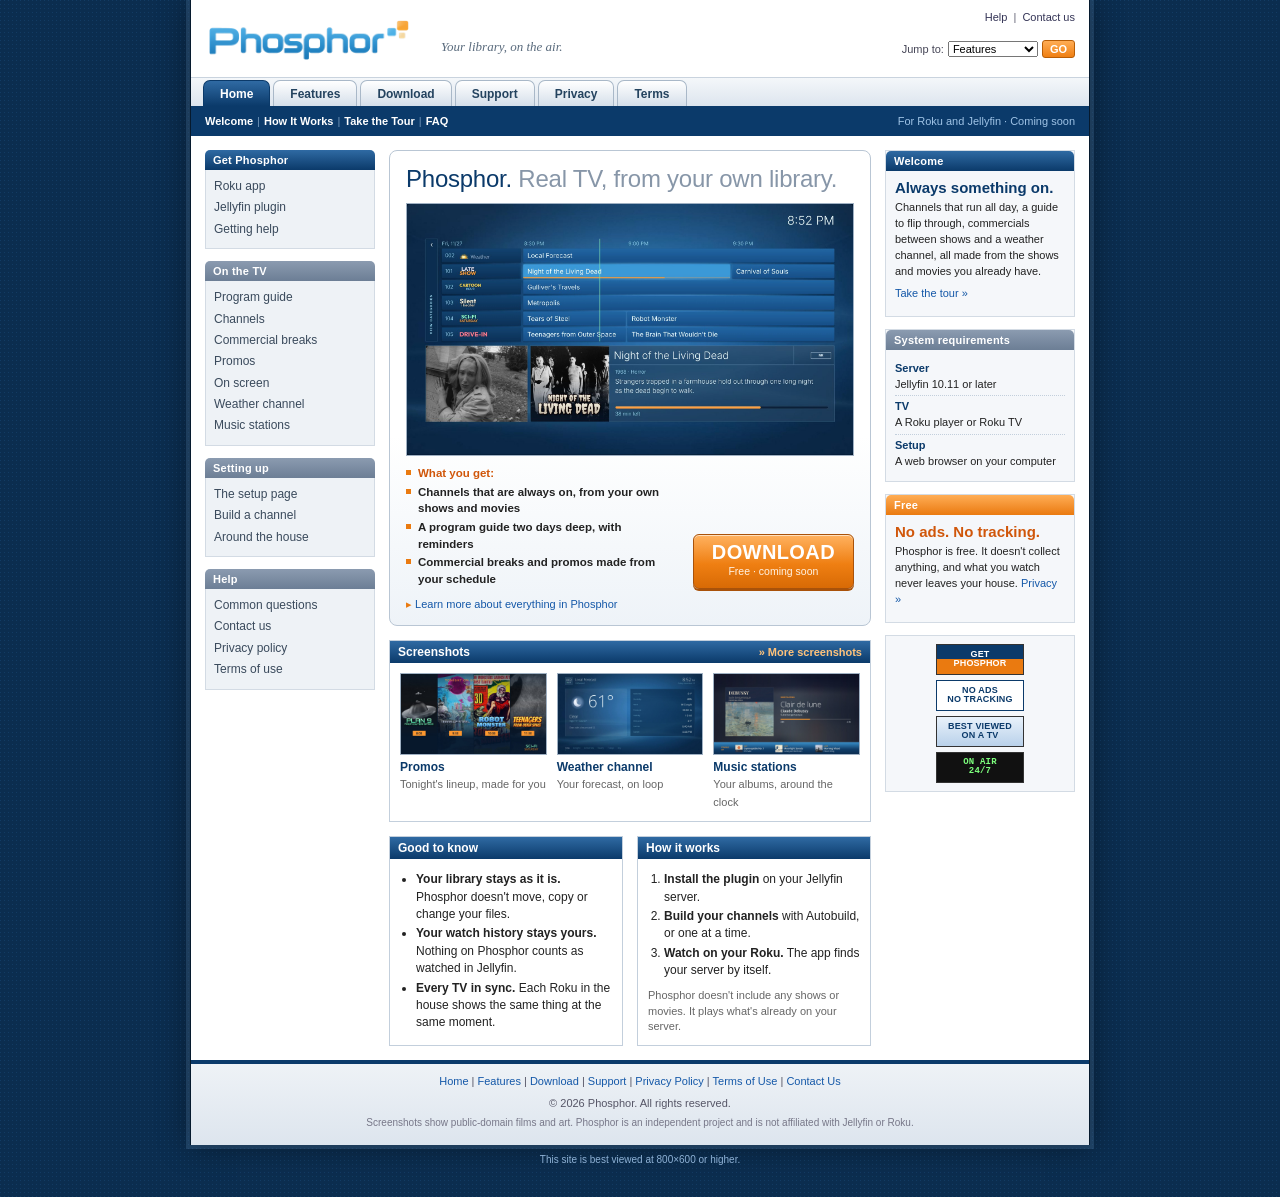
==== commit 3bc46cf1: "Add files via upload" ====
--- a/index.html
+++ b/index.html
@@ -1,32 +1,32 @@
-<!doctype html><html lang="en"><head><meta charset="utf-8"><meta name="viewport" content="width=device-width,initial-scale=1"><link rel="icon" href="favicon.png"><title>Phosphor: live TV from your Jellyfin library</title><meta name="description" content="Phosphor turns the shows and movies on your own Jellyfin server into live TV channels on Roku, with a program guide, commercial breaks, weather and music stations."><link rel="stylesheet" href="style.css"></head><body>
+<!doctype html><html lang="en"><head><meta charset="utf-8"><meta name="viewport" content="width=device-width,initial-scale=1"><link rel="icon" href="favicon.png"><title>Phosphor: live TV from your Jellyfin library</title><meta name="description" content="Phosphor turns the shows and movies on your own Jellyfin server into live TV channels on Roku, with a program guide, commercial breaks, weather and music stations."><link rel="stylesheet" href="style.css?v=3"></head><body>
 <div class="page">
   <div class="mast">
     <a href="./"><img src="logo_web.png" alt="Phosphor"></a>
     <span class="tag">Your library, on the air.</span>
-    <div class="util"><a href="support.html">Help</a> &nbsp;|&nbsp; <a href="mailto:phosphorplugin@proton.me">Contact us</a> &nbsp;|&nbsp; <a href="features.html">Site map</a></div>
+    <div class="util"><a href="support.html">Help</a> &nbsp;|&nbsp; <a href="mailto:phosphorplugin@proton.me">Contact us</a></div>
     <div class="jumpto"><label for="jumpsel">Jump to:</label><select id="jumpsel"><option value="features.html">Features</option><option value="download.html">Download</option><option value="support.html">Support</option><option value="privacy.html">Privacy policy</option><option value="terms.html">Terms of use</option></select><button class="go" type="button" onclick="location.href=document.getElementById('jumpsel').value">GO</button></div>
   </div>
   <div class="tabs"><a class="on" href="./">Home</a><a href="features.html">Features</a><a href="download.html">Download</a><a href="support.html">Support</a><a href="privacy.html">Privacy</a><a href="terms.html">Terms</a></div>
-  <div class="sub"><a href="./">Welcome</a><span>|</span><a href="./#news">What's New</a><span>|</span><a href="./#how">How It Works</a><span>|</span><a href="support.html">FAQ</a><span class="date">Version 1.1 &middot; for Roku and Jellyfin</span></div>
+  <div class="sub"><a href="./">Welcome</a><span>|</span><a href="./#how">How It Works</a><span>|</span><a href="features.html">Take the Tour</a><span>|</span><a href="support.html">FAQ</a><span class="date">For Roku and Jellyfin &middot; Coming soon</span></div>
   <div class="cols">
     <div>
       <div class="navbox"><div class="hd navy">Get Phosphor</div><ul><li><a href="download.html#roku">Roku app</a></li><li><a href="download.html#plugin">Jellyfin plugin</a></li><li><a href="support.html">Getting help</a></li></ul></div>
-      <div class="navbox"><div class="hd">On the TV</div><ul><li><a href="features.html#guide">Program guide</a></li><li><a href="features.html#channels">Channels</a></li><li><a href="features.html#breaks">Commercial breaks</a></li><li class="new"><a href="features.html#promos">Promos</a></li><li><a href="features.html#onscreen">On screen</a></li><li><a href="features.html#weather">Weather channel</a></li><li><a href="features.html#music">Music stations</a></li></ul></div>
+      <div class="navbox"><div class="hd">On the TV</div><ul><li><a href="features.html#guide">Program guide</a></li><li><a href="features.html#channels">Channels</a></li><li><a href="features.html#breaks">Commercial breaks</a></li><li><a href="features.html#promos">Promos</a></li><li><a href="features.html#onscreen">On screen</a></li><li><a href="features.html#weather">Weather channel</a></li><li><a href="features.html#music">Music stations</a></li></ul></div>
       <div class="navbox"><div class="hd">Setting up</div><ul><li><a href="features.html#setup">The setup page</a></li><li><a href="features.html#build">Build a channel</a></li><li><a href="features.html#home">Around the house</a></li></ul></div>
       <div class="navbox"><div class="hd">Help</div><ul><li><a href="support.html">Common questions</a></li><li><a href="mailto:phosphorplugin@proton.me">Contact us</a></li><li><a href="privacy.html">Privacy policy</a></li><li><a href="terms.html">Terms of use</a></li></ul></div>
     </div>
     <div>
       <div class="feature">
-        <h1>Phosphor 1.1. <span>Real TV, from your own library.</span></h1>
+        <h1>Phosphor. <span>Real TV, from your own library.</span></h1>
         <img class="shot" src="shots/guide.jpg" alt="The Phosphor program guide on a TV">
         <div class="row">
           <ul class="bul">
-            <li class="red">New in version 1.1:</li>
-            <li>Promos for the whole night and the week ahead</li>
-            <li>A two-day program guide</li>
-            <li>Reminders for the next airing, or every airing</li>
+            <li class="red">What you get:</li>
+            <li>Channels that are always on, from your own shows and movies</li>
+            <li>A program guide two days deep, with reminders</li>
+            <li>Commercial breaks and promos made from your schedule</li>
           </ul>
-          <a class="dl" href="download.html"><b>DOWNLOAD</b><small>Phosphor 1.1 &middot; free</small></a>
+          <a class="dl" href="download.html"><b>DOWNLOAD</b><small>Free &middot; coming soon</small></a>
         </div>
         <div class="more"><a href="features.html">Learn more about everything in Phosphor</a></div>
       </div>
@@ -38,15 +38,18 @@
       </div></div>
 
       <div class="two">
-        <div class="sec" id="news"><div class="bar">News <a href="features.html">More news</a></div><div class="in news">
-          <div class="item"><time>Nov 23, 2026</time><b>Phosphor 1.1 is here</b><br>Promos for the whole night, a two-day guide and reminders that follow a show. <a href="features.html">Read more &raquo;</a></div>
-          <div class="item"><time>Oct 2026</time><b>Weather channel redesign</b><br>Radar, severe weather alerts and a new sky screen. <a href="features.html">Read more &raquo;</a></div>
+        <div class="sec"><div class="bar">Good to know</div><div class="in">
+          <ul class="chk">
+            <li><b>Your library stays as it is.</b> Phosphor doesn't move, copy or change your files.</li>
+            <li><b>Your watch history stays yours.</b> Nothing on Phosphor counts as watched in Jellyfin.</li>
+            <li><b>Every TV in sync.</b> Each Roku in the house shows the same thing at the same moment.</li>
+          </ul>
         </div></div>
         <div class="sec" id="how"><div class="bar">How it works</div><div class="in">
           <ol class="chk">
             <li><b>Install the plugin</b> on your Jellyfin server.</li>
             <li><b>Build your channels</b> with Autobuild, or one at a time.</li>
-            <li><b>Watch on Roku.</b> The app finds your server by itself.</li>
+            <li><b>Watch on your Roku.</b> The app finds your server by itself.</li>
           </ol>
           <p style="margin:8px 0 0;color:#666;font-size:11px">Phosphor doesn't include any shows or movies. It plays what's already on your server.</p>
         </div></div>
@@ -55,13 +58,13 @@
     <div>
       <div class="box"><div class="hd navy">Welcome</div><div class="in">
         <p class="big">Always something on.</p>
-        <p>Channels that run all day, a guide to flip through, commercials between shows and a weather channel, all from the shows and movies you already have.</p>
+        <p>Channels that run all day, a guide to flip through, commercials between shows and a weather channel, all made from the shows and movies you already have.</p>
         <p><a href="features.html">Take the tour &raquo;</a></p></div></div>
       <div class="box"><div class="hd">System requirements</div><div class="in"><ul class="req">
         <li><b>Server</b>Jellyfin 10.11 or later</li><li><b>TV</b>A Roku player or Roku TV</li><li><b>Setup</b>A web browser on your computer</li></ul></div></div>
-      <div class="box"><div class="hd orange">Free</div><div class="in"><p class="big" style="color:#d0560a">No ads. No tracking.</p><p>Phosphor is free, and nothing you watch leaves your house. <a href="privacy.html">Privacy &raquo;</a></p></div></div>
+      <div class="box"><div class="hd orange">Free</div><div class="in"><p class="big" style="color:#d0560a">No ads. No tracking.</p><p>Phosphor is free. It doesn't collect anything, and what you watch never leaves your house. <a href="privacy.html">Privacy &raquo;</a></p></div></div>
       <div class="box"><div class="buttons">
-        <span class="b88 a">GET<br>PHOSPHOR</span><span class="b88 b">MADE FOR<br>ROKU</span><span class="b88 c">BEST VIEWED<br>ON A TV</span><span class="b88 d">ON AIR<br>24/7</span></div></div>
+        <span class="b88 a">GET<br>PHOSPHOR</span><span class="b88 b">NO ADS<br>NO TRACKING</span><span class="b88 c">BEST VIEWED<br>ON A TV</span><span class="b88 d">ON AIR<br>24/7</span></div></div>
     </div>
   </div>
   <div class="foot">
@@ -71,4 +74,5 @@
   </div>
 </div>
 <div class="below">This site is best viewed at 800&times;600 or higher.</div>
+<script src="zoom.js?v=3"></script>
 </body></html>
--- a/style.css
+++ b/style.css
@@ -107,6 +107,7 @@
 .content .lead{font-size:13px;color:#334}
 .content h2{font:bold 14px "Trebuchet MS",Verdana,sans-serif;color:#0b3a6a;margin:18px 0 6px;padding-bottom:3px;border-bottom:1px dotted #9fb0c2}
 .content h3{font:bold 12px Verdana,sans-serif;color:#0b3a6a;margin:0 0 4px}
+.content p+h3{margin-top:14px}
 .content p,.content li{font-size:12px}
 .content ul,.content ol{padding-left:20px}
 .content .card{border:1px solid #d3dbe4;background:#f5f7fa;padding:8px 10px;margin:10px 0}
@@ -138,3 +139,4 @@
 .credits p{margin:3px 0}
 .navbox li.here a{font-weight:bold;color:#0b3a6a}
 @media (max-width:920px){.cols.inner{grid-template-columns:1fr}.feat,.gal,.grid{grid-template-columns:1fr}}
+
